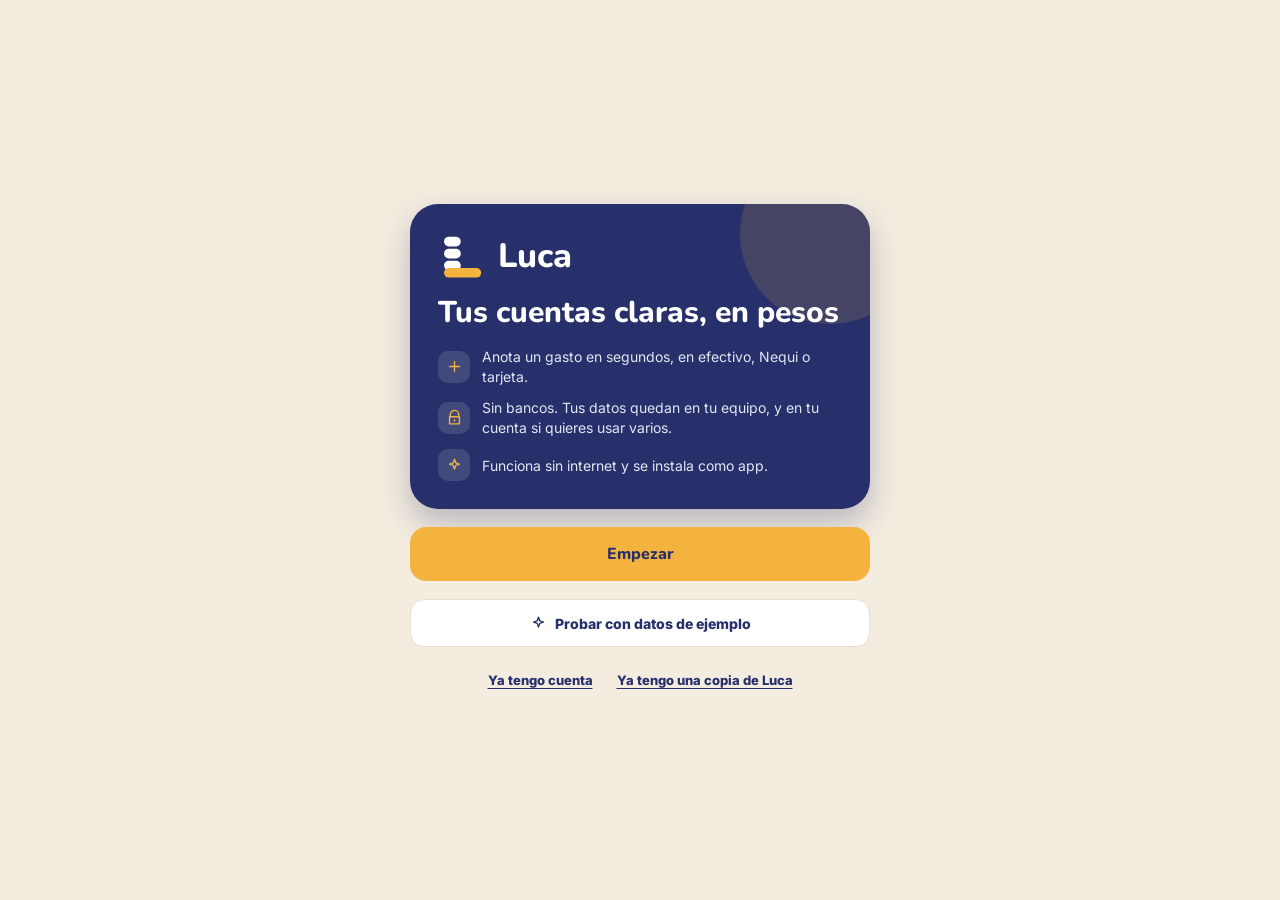
==== index.html @ cec92d16 "Publicar Luca · 4/11/2026, 12:19:27 a. m. Co-Authored-By: Claude Opus 5.5 <noreply@anthropic.com>" ====
<!doctype html>
<html lang="es-CO">
<head>
<meta charset="utf-8">
<meta http-equiv="Content-Security-Policy" content="default-src 'self'; script-src 'self' 'unsafe-inline'; style-src 'self' 'unsafe-inline'; font-src 'self'; img-src 'self' data: blob:; connect-src 'self' https://identitytoolkit.googleapis.com https://securetoken.googleapis.com https://firestore.googleapis.com; manifest-src 'self'; worker-src 'self'; object-src 'none'; base-uri 'self'; form-action 'none'">
<meta name="referrer" content="no-referrer">
<meta property="og:type" content="website">
<meta property="og:locale" content="es_CO">
<meta property="og:title" content="Luca · Tus cuentas claras">
<meta property="og:description" content="Gastos, presupuestos y metas en pesos colombianos. Gratis, sin registro y funciona sin internet.">
<meta property="og:url" content="https://richi-studio.github.io/luca/">
<meta property="og:image" content="https://richi-studio.github.io/luca/icons/icon-512.png">
<meta name="twitter:card" content="summary">
<meta name="viewport" content="width=device-width, initial-scale=1, viewport-fit=cover">
<title>Luca · Tus cuentas claras</title>
<meta name="description" content="Luca: lleva tus gastos, ingresos, presupuestos y metas en pesos colombianos. Funciona sin conexión y tus datos se quedan en tu equipo.">
<meta name="theme-color" content="#27306B">
<meta name="color-scheme" content="light dark">
<link rel="manifest" href="./manifest.webmanifest">
<link rel="icon" href="./icons/icon.svg" type="image/svg+xml">
<link rel="apple-touch-icon" href="./icons/apple-touch-icon.png">
<meta name="apple-mobile-web-app-capable" content="yes">
<meta name="mobile-web-app-capable" content="yes">
<meta name="apple-mobile-web-app-status-bar-style" content="black-translucent">
<meta name="apple-mobile-web-app-title" content="Luca">
<script>
  // Aplica el tema guardado antes de pintar, para que no parpadee.
  try {
    var t = localStorage.getItem('luca-theme') || 'sistema';
    var dark = t === 'oscuro' || (t === 'sistema' && window.matchMedia('(prefers-color-scheme: dark)').matches);
    document.documentElement.dataset.theme = dark ? 'dark' : 'light';
  } catch (e) { document.documentElement.dataset.theme = 'light'; }
</script>
  <script type="module" crossorigin src="./assets/index-vTqBkSZL.js"></script>
  <link rel="stylesheet" crossorigin href="./assets/index-_d0VX6qr.css">
</head>
<body>
<div id="app"></div>
<noscript>Luca necesita JavaScript activado para funcionar.</noscript>
</body>
</html>
---- assets/index-_d0VX6qr.css ----
@font-face{font-family:Inter;font-style:normal;font-display:swap;font-weight:400;src:url(./inter-cyrillic-ext-400-normal-BQZuk6qB.woff2) format("woff2"),url(./inter-cyrillic-ext-400-normal-DQukG94-.woff) format("woff");unicode-range:U+0460-052F,U+1C80-1C8A,U+20B4,U+2DE0-2DFF,U+A640-A69F,U+FE2E-FE2F}@font-face{font-family:Inter;font-style:normal;font-display:swap;font-weight:400;src:url(./inter-cyrillic-400-normal-obahsSVq.woff2) format("woff2"),url(./inter-cyrillic-400-normal-HOLc17fK.woff) format("woff");unicode-range:U+0301,U+0400-045F,U+0490-0491,U+04B0-04B1,U+2116}@font-face{font-family:Inter;font-style:normal;font-display:swap;font-weight:400;src:url(./inter-greek-ext-400-normal-DGGRlc-M.woff2) format("woff2"),url(./inter-greek-ext-400-normal-KugGGMne.woff) format("woff");unicode-range:U+1F00-1FFF}@font-face{font-family:Inter;font-style:normal;font-display:swap;font-weight:400;src:url(./inter-greek-400-normal-B4URO6DV.woff2) format("woff2"),url(./inter-greek-400-normal-q2sYcFCs.woff) format("woff");unicode-range:U+0370-0377,U+037A-037F,U+0384-038A,U+038C,U+038E-03A1,U+03A3-03FF}@font-face{font-family:Inter;font-style:normal;font-display:swap;font-weight:400;src:url(./inter-vietnamese-400-normal-DMkecbls.woff2) format("woff2"),url(./inter-vietnamese-400-normal-Bbgyi5SW.woff) format("woff");unicode-range:U+0102-0103,U+0110-0111,U+0128-0129,U+0168-0169,U+01A0-01A1,U+01AF-01B0,U+0300-0301,U+0303-0304,U+0308-0309,U+0323,U+0329,U+1EA0-1EF9,U+20AB}@font-face{font-family:Inter;font-style:normal;font-display:swap;font-weight:400;src:url(./inter-latin-ext-400-normal-C1nco2VV.woff2) format("woff2"),url(./inter-latin-ext-400-normal-77YHD8bZ.woff) format("woff");unicode-range:U+0100-02BA,U+02BD-02C5,U+02C7-02CC,U+02CE-02D7,U+02DD-02FF,U+0304,U+0308,U+0329,U+1D00-1DBF,U+1E00-1E9F,U+1EF2-1EFF,U+2020,U+20A0-20AB,U+20AD-20C0,U+2113,U+2C60-2C7F,U+A720-A7FF}@font-face{font-family:Inter;font-style:normal;font-display:swap;font-weight:400;src:url(./inter-latin-400-normal-C38fXH4l.woff2) format("woff2"),url(./inter-latin-400-normal-CyCys3Eg.woff) format("woff");unicode-range:U+0000-00FF,U+0131,U+0152-0153,U+02BB-02BC,U+02C6,U+02DA,U+02DC,U+0304,U+0308,U+0329,U+2000-206F,U+20AC,U+2122,U+2191,U+2193,U+2212,U+2215,U+FEFF,U+FFFD}@font-face{font-family:Inter;font-style:normal;font-display:swap;font-weight:600;src:url(./inter-cyrillic-ext-600-normal-Dfes3d0z.woff2) format("woff2"),url(./inter-cyrillic-ext-600-normal-Bcila6Z-.woff) format("woff");unicode-range:U+0460-052F,U+1C80-1C8A,U+20B4,U+2DE0-2DFF,U+A640-A69F,U+FE2E-FE2F}@font-face{font-family:Inter;font-style:normal;font-display:swap;font-weight:600;src:url(./inter-cyrillic-600-normal-CWCymEST.woff2) format("woff2"),url(./inter-cyrillic-600-normal-4D_pXhcN.woff) format("woff");unicode-range:U+0301,U+0400-045F,U+0490-0491,U+04B0-04B1,U+2116}@font-face{font-family:Inter;font-style:normal;font-display:swap;font-weight:600;src:url(./inter-greek-ext-600-normal-DRtmH8MT.woff2) format("woff2"),url(./inter-greek-ext-600-normal-B8X0CLgF.woff) format("woff");unicode-range:U+1F00-1FFF}@font-face{font-family:Inter;font-style:normal;font-display:swap;font-weight:600;src:url(./inter-greek-600-normal-plRanbMR.woff2) format("woff2"),url(./inter-greek-600-normal-BZpKdvQh.woff) format("woff");unicode-range:U+0370-0377,U+037A-037F,U+0384-038A,U+038C,U+038E-03A1,U+03A3-03FF}@font-face{font-family:Inter;font-style:normal;font-display:swap;font-weight:600;src:url(./inter-vietnamese-600-normal-Cc8MFFhd.woff2) format("woff2"),url(./inter-vietnamese-600-normal-BuLX-rYi.woff) format("woff");unicode-range:U+0102-0103,U+0110-0111,U+0128-0129,U+0168-0169,U+01A0-01A1,U+01AF-01B0,U+0300-0301,U+0303-0304,U+0308-0309,U+0323,U+0329,U+1EA0-1EF9,U+20AB}@font-face{font-family:Inter;font-style:normal;font-display:swap;font-weight:600;src:url(./inter-latin-ext-600-normal-D2bJ5OIk.woff2) format("woff2"),url(./inter-latin-ext-600-normal-CIVaiw4L.woff) format("woff");unicode-range:U+0100-02BA,U+02BD-02C5,U+02C7-02CC,U+02CE-02D7,U+02DD-02FF,U+0304,U+0308,U+0329,U+1D00-1DBF,U+1E00-1E9F,U+1EF2-1EFF,U+2020,U+20A0-20AB,U+20AD-20C0,U+2113,U+2C60-2C7F,U+A720-A7FF}@font-face{font-family:Inter;font-style:normal;font-display:swap;font-weight:600;src:url(./inter-latin-600-normal-LgqL8muc.woff2) format("woff2"),url(./inter-latin-600-normal-CiBQ2DWP.woff) format("woff");unicode-range:U+0000-00FF,U+0131,U+0152-0153,U+02BB-02BC,U+02C6,U+02DA,U+02DC,U+0304,U+0308,U+0329,U+2000-206F,U+20AC,U+2122,U+2191,U+2193,U+2212,U+2215,U+FEFF,U+FFFD}@font-face{font-family:Inter;font-style:normal;font-display:swap;font-weight:700;src:url(./inter-cyrillic-ext-700-normal-BjwYoWNd.woff2) format("woff2"),url(./inter-cyrillic-ext-700-normal-LO58E6JB.woff) format("woff");unicode-range:U+0460-052F,U+1C80-1C8A,U+20B4,U+2DE0-2DFF,U+A640-A69F,U+FE2E-FE2F}@font-face{font-family:Inter;font-style:normal;font-display:swap;font-weight:700;src:url(./inter-cyrillic-700-normal-CjBOestx.woff2) format("woff2"),url(./inter-cyrillic-700-normal-DrXBdSj3.woff) format("woff");unicode-range:U+0301,U+0400-045F,U+0490-0491,U+04B0-04B1,U+2116}@font-face{font-family:Inter;font-style:normal;font-display:swap;font-weight:700;src:url(./inter-greek-ext-700-normal-qfdV9bQt.woff2) format("woff2"),url(./inter-greek-ext-700-normal-BoQ6DsYi.woff) format("woff");unicode-range:U+1F00-1FFF}@font-face{font-family:Inter;font-style:normal;font-display:swap;font-weight:700;src:url(./inter-greek-700-normal-C3JjAnD8.woff2) format("woff2"),url(./inter-greek-700-normal-BUv2fZ6O.woff) format("woff");unicode-range:U+0370-0377,U+037A-037F,U+0384-038A,U+038C,U+038E-03A1,U+03A3-03FF}@font-face{font-family:Inter;font-style:normal;font-display:swap;font-weight:700;src:url(./inter-vietnamese-700-normal-DlLaEgI2.woff2) format("woff2"),url(./inter-vietnamese-700-normal-BZaoP0fm.woff) format("woff");unicode-range:U+0102-0103,U+0110-0111,U+0128-0129,U+0168-0169,U+01A0-01A1,U+01AF-01B0,U+0300-0301,U+0303-0304,U+0308-0309,U+0323,U+0329,U+1EA0-1EF9,U+20AB}@font-face{font-family:Inter;font-style:normal;font-display:swap;font-weight:700;src:url(./inter-latin-ext-700-normal-Ca8adRJv.woff2) format("woff2"),url(./inter-latin-ext-700-normal-TidjK2hL.woff) format("woff");unicode-range:U+0100-02BA,U+02BD-02C5,U+02C7-02CC,U+02CE-02D7,U+02DD-02FF,U+0304,U+0308,U+0329,U+1D00-1DBF,U+1E00-1E9F,U+1EF2-1EFF,U+2020,U+20A0-20AB,U+20AD-20C0,U+2113,U+2C60-2C7F,U+A720-A7FF}@font-face{font-family:Inter;font-style:normal;font-display:swap;font-weight:700;src:url(./inter-latin-700-normal-Yt3aPRUw.woff2) format("woff2"),url(./inter-latin-700-normal-BLAVimhd.woff) format("woff");unicode-range:U+0000-00FF,U+0131,U+0152-0153,U+02BB-02BC,U+02C6,U+02DA,U+02DC,U+0304,U+0308,U+0329,U+2000-206F,U+20AC,U+2122,U+2191,U+2193,U+2212,U+2215,U+FEFF,U+FFFD}@font-face{font-family:Inter;font-style:normal;font-display:swap;font-weight:800;src:url(./inter-cyrillic-ext-800-normal-BZOjs1Xv.woff2) format("woff2"),url(./inter-cyrillic-ext-800-normal-Ca-gJeZY.woff) format("woff");unicode-range:U+0460-052F,U+1C80-1C8A,U+20B4,U+2DE0-2DFF,U+A640-A69F,U+FE2E-FE2F}@font-face{font-family:Inter;font-style:normal;font-display:swap;font-weight:800;src:url(./inter-cyrillic-800-normal-C7MGvYyJ.woff2) format("woff2"),url(./inter-cyrillic-800-normal-CCHyn08d.woff) format("woff");unicode-range:U+0301,U+0400-045F,U+0490-0491,U+04B0-04B1,U+2116}@font-face{font-family:Inter;font-style:normal;font-display:swap;font-weight:800;src:url(./inter-greek-ext-800-normal-B--PVpEC.woff2) format("woff2"),url(./inter-greek-ext-800-normal-DUe57HfS.woff) format("woff");unicode-range:U+1F00-1FFF}@font-face{font-family:Inter;font-style:normal;font-display:swap;font-weight:800;src:url(./inter-greek-800-normal-CLIouy3y.woff2) format("woff2"),url(./inter-greek-800-normal-BU00tryP.woff) format("woff");unicode-range:U+0370-0377,U+037A-037F,U+0384-038A,U+038C,U+038E-03A1,U+03A3-03FF}@font-face{font-family:Inter;font-style:normal;font-display:swap;font-weight:800;src:url(./inter-vietnamese-800-normal-Cm7tD1pz.woff2) format("woff2"),url(./inter-vietnamese-800-normal-DDlpr_Ee.woff) format("woff");unicode-range:U+0102-0103,U+0110-0111,U+0128-0129,U+0168-0169,U+01A0-01A1,U+01AF-01B0,U+0300-0301,U+0303-0304,U+0308-0309,U+0323,U+0329,U+1EA0-1EF9,U+20AB}@font-face{font-family:Inter;font-style:normal;font-display:swap;font-weight:800;src:url(./inter-latin-ext-800-normal-DZJjya6U.woff2) format("woff2"),url(./inter-latin-ext-800-normal-BOMpwxm3.woff) format("woff");unicode-range:U+0100-02BA,U+02BD-02C5,U+02C7-02CC,U+02CE-02D7,U+02DD-02FF,U+0304,U+0308,U+0329,U+1D00-1DBF,U+1E00-1E9F,U+1EF2-1EFF,U+2020,U+20A0-20AB,U+20AD-20C0,U+2113,U+2C60-2C7F,U+A720-A7FF}@font-face{font-family:Inter;font-style:normal;font-display:swap;font-weight:800;src:url(./inter-latin-800-normal-BYj_oED-.woff2) format("woff2"),url(./inter-latin-800-normal-D1mf63XC.woff) format("woff");unicode-range:U+0000-00FF,U+0131,U+0152-0153,U+02BB-02BC,U+02C6,U+02DA,U+02DC,U+0304,U+0308,U+0329,U+2000-206F,U+20AC,U+2122,U+2191,U+2193,U+2212,U+2215,U+FEFF,U+FFFD}@font-face{font-family:Nunito;font-style:normal;font-display:swap;font-weight:800;src:url(./nunito-cyrillic-ext-800-normal-B-cvGohL.woff2) format("woff2"),url(./nunito-cyrillic-ext-800-normal-pjRatrRO.woff) format("woff");unicode-range:U+0460-052F,U+1C80-1C8A,U+20B4,U+2DE0-2DFF,U+A640-A69F,U+FE2E-FE2F}@font-face{font-family:Nunito;font-style:normal;font-display:swap;font-weight:800;src:url(./nunito-cyrillic-800-normal-D3igD7Kl.woff2) format("woff2"),url(./nunito-cyrillic-800-normal-DymMgApb.woff) format("woff");unicode-range:U+0301,U+0400-045F,U+0490-0491,U+04B0-04B1,U+2116}@font-face{font-family:Nunito;font-style:normal;font-display:swap;font-weight:800;src:url(./nunito-vietnamese-800-normal-D_CZYdm9.woff2) format("woff2"),url(./nunito-vietnamese-800-normal-Dz0hZPb5.woff) format("woff");unicode-range:U+0102-0103,U+0110-0111,U+0128-0129,U+0168-0169,U+01A0-01A1,U+01AF-01B0,U+0300-0301,U+0303-0304,U+0308-0309,U+0323,U+0329,U+1EA0-1EF9,U+20AB}@font-face{font-family:Nunito;font-style:normal;font-display:swap;font-weight:800;src:url(./nunito-latin-ext-800-normal-CtU8tJOV.woff2) format("woff2"),url(./nunito-latin-ext-800-normal-CDcxIxx8.woff) format("woff");unicode-range:U+0100-02BA,U+02BD-02C5,U+02C7-02CC,U+02CE-02D7,U+02DD-02FF,U+0304,U+0308,U+0329,U+1D00-1DBF,U+1E00-1E9F,U+1EF2-1EFF,U+2020,U+20A0-20AB,U+20AD-20C0,U+2113,U+2C60-2C7F,U+A720-A7FF}@font-face{font-family:Nunito;font-style:normal;font-display:swap;font-weight:800;src:url(./nunito-latin-800-normal-Dz8SOQK_.woff2) format("woff2"),url(./nunito-latin-800-normal-D-J0wlBY.woff) format("woff");unicode-range:U+0000-00FF,U+0131,U+0152-0153,U+02BB-02BC,U+02C6,U+02DA,U+02DC,U+0304,U+0308,U+0329,U+2000-206F,U+20AC,U+2122,U+2191,U+2193,U+2212,U+2215,U+FEFF,U+FFFD}@font-face{font-family:Nunito;font-style:normal;font-display:swap;font-weight:900;src:url(./nunito-cyrillic-ext-900-normal-BLeVovcl.woff2) format("woff2"),url(./nunito-cyrillic-ext-900-normal-DKFql_-q.woff) format("woff");unicode-range:U+0460-052F,U+1C80-1C8A,U+20B4,U+2DE0-2DFF,U+A640-A69F,U+FE2E-FE2F}@font-face{font-family:Nunito;font-style:normal;font-display:swap;font-weight:900;src:url(./nunito-cyrillic-900-normal-CWPcV0_V.woff2) format("woff2"),url(./nunito-cyrillic-900-normal-Dr1fjxoU.woff) format("woff");unicode-range:U+0301,U+0400-045F,U+0490-0491,U+04B0-04B1,U+2116}@font-face{font-family:Nunito;font-style:normal;font-display:swap;font-weight:900;src:url(./nunito-vietnamese-900-normal-D6LWQAy_.woff2) format("woff2"),url(./nunito-vietnamese-900-normal-WV2-fBew.woff) format("woff");unicode-range:U+0102-0103,U+0110-0111,U+0128-0129,U+0168-0169,U+01A0-01A1,U+01AF-01B0,U+0300-0301,U+0303-0304,U+0308-0309,U+0323,U+0329,U+1EA0-1EF9,U+20AB}@font-face{font-family:Nunito;font-style:normal;font-display:swap;font-weight:900;src:url(./nunito-latin-ext-900-normal-Dllsvgjo.woff2) format("woff2"),url(./nunito-latin-ext-900-normal-CTBZd6bf.woff) format("woff");unicode-range:U+0100-02BA,U+02BD-02C5,U+02C7-02CC,U+02CE-02D7,U+02DD-02FF,U+0304,U+0308,U+0329,U+1D00-1DBF,U+1E00-1E9F,U+1EF2-1EFF,U+2020,U+20A0-20AB,U+20AD-20C0,U+2113,U+2C60-2C7F,U+A720-A7FF}@font-face{font-family:Nunito;font-style:normal;font-display:swap;font-weight:900;src:url(./nunito-latin-900-normal-BVB1fGs6.woff2) format("woff2"),url(./nunito-latin-900-normal-CVn49sIn.woff) format("woff");unicode-range:U+0000-00FF,U+0131,U+0152-0153,U+02BB-02BC,U+02C6,U+02DA,U+02DC,U+0304,U+0308,U+0329,U+2000-206F,U+20AC,U+2122,U+2191,U+2193,U+2212,U+2215,U+FEFF,U+FFFD}:root,:root[data-theme=light]{color-scheme:light;--bg: #FBF7F0;--page: #F3ECDF;--surface: #FFFFFF;--surface2: #FBF7F0;--soft: #F1ECE3;--line: #E6DFD3;--line2: #EFE8DB;--text: #1E1F24;--text2: #5C5F6B;--muted: #8A857C;--heading: #27306B;--primary: #27306B;--primary-ink: #FFFFFF;--accent: #F4B23E;--accent-ink: #27306B;--hero: #27306B;--hero-text: #FFFFFF;--hero-sub: #C9CDE8;--hero-tile: rgba(255,255,255,.09);--hero-in: #9FE3BF;--hero-out: #FFB4A8;--income: #1B7F52;--expense: #C0392B;--transfer: #4A6FA5;--warn: #A15C00;--warn-ink: #8A4B00;--warn-bg: #FDF0D9;--warn-line: #F2D29A;--danger: #B3261E;--danger-bg: #FBE3E0;--danger-line: #F0C2BC;--danger-soft: #FFF6F4;--ok: #1B7F52;--ok-bg: #E3F2EA;--info-bg: #E9EAF4;--info-ink: #27306B;--chip: #EFE8DB;--shadow: 0 6px 20px rgba(39,48,107,.07);--shadow-lg: 0 14px 30px rgba(39,48,107,.28);--scrim: rgba(20,22,44,.46);--toast: #1E1F24;--toast-text: #FFFFFF;--focus: #F4B23E}:root[data-theme=dark]{color-scheme:dark;--bg: #121426;--page: #0D0F1F;--surface: #1B1E36;--surface2: #23274A;--soft: #2C3155;--line: #30355C;--line2: #2A2E50;--text: #ECEDF5;--text2: #A9AECB;--muted: #7D83A8;--heading: #C9CEFF;--primary: #5A66D8;--primary-ink: #FFFFFF;--accent: #F4B23E;--accent-ink: #1B1F3F;--hero: #2A3378;--hero-text: #FFFFFF;--hero-sub: #C9CDE8;--hero-tile: rgba(255,255,255,.1);--hero-in: #9FE3BF;--hero-out: #FFB4A8;--income: #5CD39A;--expense: #FF8A7A;--transfer: #93B4EE;--warn: #F3B655;--warn-ink: #F6C46E;--warn-bg: rgba(244,178,62,.15);--warn-line: rgba(244,178,62,.45);--danger: #FF8A80;--danger-bg: rgba(255,107,94,.14);--danger-line: rgba(255,138,128,.4);--danger-soft: rgba(255,107,94,.08);--ok: #5CD39A;--ok-bg: rgba(92,211,154,.15);--info-bg: #262B57;--info-ink: #C9CEFF;--chip: #262A4A;--shadow: 0 6px 20px rgba(0,0,0,.25);--shadow-lg: 0 14px 30px rgba(0,0,0,.45);--scrim: rgba(0,0,0,.6);--toast: #F1EEF8;--toast-text: #1B1E36;--focus: #F4B23E}*{box-sizing:border-box}html{-webkit-text-size-adjust:100%}body{margin:0;background:var(--bg);color:var(--text);font-family:Inter,system-ui,sans-serif;font-size:15px;line-height:1.4;-webkit-font-smoothing:antialiased;transition:background .3s ease,color .3s ease}button,input,select,textarea{font:inherit;color:inherit}button{cursor:pointer}a{color:var(--heading)}:focus-visible{outline:3px solid var(--focus);outline-offset:2px;border-radius:10px}.num{font-variant-numeric:tabular-nums;white-space:nowrap}.nunito,h1,h2,h3{font-family:Nunito,system-ui,sans-serif}h1,h2,h3{margin:0}.sr{position:absolute;width:1px;height:1px;overflow:hidden;clip:rect(0 0 0 0);white-space:nowrap}.muted{color:var(--text2)}.small{font-size:12px}.ic{flex-shrink:0;display:block}.shell{min-height:100vh;min-height:100dvh}.main{padding:0 0 128px}.screen{max-width:640px;margin:0 auto;padding:18px 20px 0;display:flex;flex-direction:column;gap:14px}.screen-head{display:flex;align-items:center;gap:10px}.screen-head h1{font-weight:900;font-size:28px;color:var(--heading);flex:1}.sidebar{display:none}@media(min-width:1024px){body{background:var(--page)}.shell{display:grid;grid-template-columns:264px 1fr;gap:24px;padding:24px;max-width:1480px;margin:0 auto;align-items:start}.main{padding:0 0 96px;min-width:0}.screen{max-width:none;padding:0;gap:20px}.sidebar{display:flex;position:sticky;top:24px;flex-direction:column;gap:22px;background:var(--hero);color:#fff;border-radius:28px;padding:24px}.nav-bottom,.fab-mobile{display:none!important}}.brand{display:flex;align-items:center;gap:12px;color:#fff}.brand span{font-family:Nunito;font-weight:900;font-size:30px}.side-nav{display:flex;flex-direction:column;gap:4px}.side-nav a{position:relative;display:flex;align-items:center;gap:12px;min-height:44px;padding:0 12px;border-radius:14px;color:#c9cde8;text-decoration:none;font-size:15px;font-weight:500;transition:background .25s ease,color .25s ease}.side-nav a:hover{background:#ffffff12;color:#fff}.side-nav a[aria-current=page]{background:#ffffff24;color:#fff;font-weight:700}.side-nav a[aria-current=page]:before{content:"";position:absolute;left:-24px;top:10px;bottom:10px;width:4px;border-radius:0 4px 4px 0;background:var(--accent);animation:growY .4s ease both}.side-card{background:#ffffff14;border-radius:18px;padding:16px;display:flex;flex-direction:column;gap:6px;font-size:13px;color:#c9cde8}.side-card b{color:#fff;font-family:Nunito;font-size:16px}.nav-bottom{position:fixed;z-index:30;left:0;right:0;bottom:0;height:calc(76px + env(safe-area-inset-bottom));padding:8px 6px env(safe-area-inset-bottom);background:var(--surface);border-top:1px solid var(--line2);display:flex;justify-content:space-around;align-items:flex-start}.nav-bottom a{display:flex;flex-direction:column;align-items:center;gap:3px;min-width:62px;min-height:48px;color:var(--text2);text-decoration:none;font-size:11px;font-weight:600}.nav-bottom a[aria-current=page]{color:var(--heading);font-weight:800}.nav-bottom a[aria-current=page] .ic{animation:pop .5s cubic-bezier(.2,.9,.3,1.5) both}.nav-bottom a[aria-current=page]:after{content:"";width:18px;height:4px;border-radius:99px;background:var(--accent);animation:growX .35s .15s ease both}.nav-gap{min-width:76px}.fab{position:fixed;z-index:35;width:72px;height:72px;border-radius:50%;border:6px solid var(--bg);background:var(--accent);color:var(--accent-ink);display:flex;align-items:center;justify-content:center;box-shadow:var(--shadow-lg);transition:transform .3s cubic-bezier(.2,.9,.3,1.3)}.fab:active{transform:scale(.92)}.fab-mobile{left:50%;margin-left:-36px;bottom:calc(30px + env(safe-area-inset-bottom))}.fab-desk{display:none;right:32px;bottom:32px;border:none;width:64px;height:64px}@media(min-width:1024px){.fab-desk{display:flex}}.fab.open{transform:rotate(45deg) scale(.9)}.card{background:var(--surface);border-radius:24px;padding:20px;box-shadow:var(--shadow);display:flex;flex-direction:column;gap:14px;min-width:0}.card h2{font-size:18px;font-weight:800}.card-head{display:flex;justify-content:space-between;align-items:baseline;gap:8px;flex-wrap:wrap}.hero{position:relative;overflow:hidden;background:var(--hero);color:var(--hero-text);border-radius:28px;padding:22px;box-shadow:var(--shadow-lg);display:flex;flex-direction:column;gap:14px}.hero>*{position:relative}.hero .blob{position:absolute;right:-50px;top:-60px;width:180px;height:180px;border-radius:50%;background:var(--accent);opacity:.15;animation:breathe 8s ease-in-out infinite}.hero .cap{font-size:13px;color:var(--hero-sub)}.hero .big{font-family:Nunito;font-weight:900;font-size:38px;letter-spacing:-.5px}.tiles{display:flex;gap:10px;flex-wrap:wrap}.tile{flex:1 1 120px;background:var(--hero-tile);border-radius:16px;padding:10px 12px;display:flex;flex-direction:column;gap:2px;min-width:0}.hero>.tile{flex:none}.tile .k{font-size:12px;color:var(--hero-sub)}.tile .v{font-weight:800;font-size:16px}.tile.accent{background:var(--accent);color:var(--accent-ink)}.tile.accent .k{color:var(--accent-ink)}.itile{width:40px;height:40px;border-radius:13px;display:flex;align-items:center;justify-content:center;flex-shrink:0;color:var(--text)}.itile.sm{width:32px;height:32px;border-radius:10px}.itile.lg{width:50px;height:50px;border-radius:16px}.pill{display:inline-flex;align-items:center;gap:6px;font-size:12px;font-weight:800;padding:4px 10px;border-radius:999px;white-space:nowrap}.pill.ok{color:var(--ok);background:var(--ok-bg)}.pill.warn{color:var(--warn-ink);background:var(--warn-bg)}.pill.danger{color:var(--danger);background:var(--danger-bg)}.pill.info{color:var(--info-ink);background:var(--info-bg)}.pill.soft{color:var(--text2);background:var(--soft)}.pill.wrap{white-space:normal;border-radius:12px;max-width:100%;line-height:1.3}.bar{position:relative;height:8px;border-radius:99px;background:var(--soft)}.bar>i{display:block;height:100%;border-radius:99px;background:var(--primary);transform-origin:left;animation:fillX .9s cubic-bezier(.2,.8,.2,1) both}.bar .today{position:absolute;top:-4px;bottom:-4px;width:2px;margin-left:-1px;border-radius:2px;background:var(--text);opacity:.55}.hero .bar{background:#ffffff29}.hero .bar>i{background:var(--accent)}.hero .bar .today{background:#fff;opacity:1}.empty{display:flex;flex-direction:column;align-items:center;text-align:center;gap:8px;padding:22px 10px;color:var(--text2)}.empty .itile{width:56px;height:56px;border-radius:18px;background:var(--info-bg);color:var(--info-ink)}.note{display:flex;gap:10px;align-items:flex-start;background:var(--info-bg);color:var(--info-ink);border-radius:16px;padding:12px 14px;font-size:12.5px;line-height:1.45}.alert-banner{display:flex;align-items:center;gap:12px;padding:12px 14px;border-radius:18px;background:var(--danger-bg);border:1px solid var(--danger-line);color:var(--text);text-decoration:none;text-align:left;width:100%}.alert-banner .dot{width:36px;height:36px;border-radius:50%;background:var(--danger);color:var(--surface);display:flex;align-items:center;justify-content:center;flex-shrink:0;animation:pulse 2s ease-in-out infinite}.alert-banner b{color:var(--danger)}.rows{display:flex;flex-direction:column}.row{display:flex;align-items:center;gap:12px;width:100%;padding:10px 6px;border:none;background:transparent;text-align:left;border-radius:14px;color:var(--text);transition:background .2s ease}.rows>.row+.row{border-top:1px solid var(--line2);border-radius:0}@media(min-width:1024px){.rows.rows-2{display:grid;grid-template-columns:1fr 1fr;column-gap:28px}.rows.rows-2>.row:nth-child(2){border-top:0}}button.row:hover{background:var(--surface2)}.row .grow{flex:1;min-width:0;display:flex;flex-direction:column}.row .t{font-size:14px;font-weight:600;overflow:hidden;text-overflow:ellipsis;white-space:nowrap}.row .s{font-size:12px;color:var(--text2);overflow:hidden;text-overflow:ellipsis;white-space:nowrap}.row .amt{font-size:14px;font-weight:800}.amt.gasto{color:var(--expense)}.amt.ingreso{color:var(--income)}.amt.transferencia{color:var(--transfer)}.amt.ajuste{color:var(--text2)}.amt.deuda{color:var(--transfer)}.debt-tabs{display:grid;grid-template-columns:repeat(2,minmax(0,1fr));gap:4px;padding:4px;border-radius:18px;background:var(--surface);box-shadow:var(--shadow)}.debt-tabs button{min-height:56px;border:none;border-radius:14px;background:transparent;color:var(--text2);display:flex;flex-direction:column;align-items:center;justify-content:center;gap:1px;transition:background .25s ease,color .25s ease}.debt-tabs button span{font-size:12px;font-weight:700}.debt-tabs button b{font-size:16px;font-family:Nunito;font-weight:900;color:var(--text)}.debt-tabs button[aria-selected=true]{background:var(--primary);color:var(--primary-ink)}.debt-tabs button[aria-selected=true] b{color:var(--primary-ink)}a.row{text-decoration:none;color:inherit}.quick{display:grid;grid-template-columns:repeat(3,minmax(0,1fr));gap:10px}.quick-btn{display:flex;flex-direction:column;align-items:center;gap:8px;padding:12px 6px;border:none;border-radius:18px;background:var(--surface);color:var(--text);box-shadow:var(--shadow);text-align:center;min-height:92px;transition:transform .15s ease}.quick-btn:active{transform:scale(.96)}.quick-btn .q-txt{display:flex;flex-direction:column;gap:1px;min-width:0}.quick-btn .q-txt b{font-size:13px;line-height:1.2}.quick-btn .q-txt span{display:none;font-size:12px;color:var(--text2)}@media(min-width:1024px){.quick-btn{flex-direction:row;text-align:left;padding:12px 14px;min-height:0;gap:12px}.quick-btn .q-txt span{display:block}}.debt-card{text-align:left;border:none;padding:14px;gap:10px;color:inherit;text-decoration:none}.debt-av{border-radius:50%;display:inline-flex;align-items:center;justify-content:center;font-family:Nunito;font-weight:900;flex-shrink:0}.group-title{font-size:12px;font-weight:800;letter-spacing:.6px;text-transform:uppercase;color:var(--text2);margin:0;padding:0 4px;font-family:Inter}.form-2{display:grid;grid-template-columns:repeat(2,minmax(0,1fr));gap:10px}.form-2 .seg{min-height:48px}.facts{display:grid;grid-template-columns:repeat(2,minmax(0,1fr));gap:8px}.fact{background:var(--surface2);border-radius:14px;padding:10px 12px;display:flex;flex-direction:column;gap:2px;min-width:0}.fact span{color:var(--text2)}.fact b{font-size:14px;overflow-wrap:anywhere}.sched-row{display:grid;grid-template-columns:1.1fr 1fr 1fr 1.1fr;gap:6px;font-size:12.5px;padding:7px 0;border-top:1px solid var(--line2)}.sched-row>:last-child{text-align:right}.sched-row.head{font-size:11px;font-weight:800;color:var(--text2);border-top:none}.owed-chip{display:flex;align-items:center;gap:12px;background:var(--ok-bg);border-radius:16px;padding:10px 12px;text-decoration:none;color:var(--text)}.row-new{animation:rowNew 1.8s cubic-bezier(.2,.8,.2,1) both}.day-head{display:flex;justify-content:space-between;align-items:baseline;padding:14px 6px 4px;font-size:13px;font-weight:800;color:var(--heading)}.day-head span:last-child{color:var(--text2);font-weight:700;font-size:12px}.btn{display:inline-flex;align-items:center;justify-content:center;gap:8px;min-height:48px;padding:0 18px;border-radius:14px;border:1px solid transparent;font-weight:800;font-size:14px;text-decoration:none;transition:transform .15s ease,opacity .2s ease,background .2s ease}.btn:active{transform:scale(.97)}.btn[aria-disabled=true]{opacity:.45}.btn-primary{background:var(--primary);color:var(--primary-ink)}.btn-accent{background:var(--accent);color:var(--accent-ink)}.btn-ghost{background:var(--surface);color:var(--heading);border-color:var(--line)}.btn-danger{background:var(--danger-bg);color:var(--danger);border-color:var(--danger-line)}.btn-block{width:100%}.btn-lg{min-height:54px;font-size:16px;font-family:Nunito;border-radius:16px}.btn-sm{min-height:38px;padding:0 12px;font-size:13px;border-radius:12px}.icon-btn{width:44px;height:44px;border-radius:14px;border:1px solid var(--line);background:var(--surface);color:var(--heading);display:flex;align-items:center;justify-content:center;padding:0;flex-shrink:0;transition:transform .15s ease}.icon-btn:active{transform:scale(.92)}.link-btn{border:none;background:none;color:var(--heading);font-weight:800;font-size:13px;padding:6px 2px;text-decoration:underline;text-underline-offset:3px}.devices{display:flex;align-items:center;justify-content:center;gap:8px;padding:4px 0}.devices .dash{width:34px;height:2px;background:repeating-linear-gradient(90deg,var(--line) 0 5px,transparent 5px 9px);background-size:18px 2px;animation:flow 1.2s linear infinite}.pw{position:relative}.pw .input{padding-right:52px}.pw-eye{position:absolute;right:4px;top:50%;transform:translateY(-50%);width:44px;height:40px;border:none;background:none;color:var(--text2);display:flex;align-items:center;justify-content:center;border-radius:12px}.spin{display:inline-flex;animation:spin 1s linear infinite}.choice{display:flex;align-items:center;gap:12px;width:100%;text-align:left;padding:12px 14px;border-radius:16px;border:2px solid var(--line);background:var(--surface);color:var(--text);transition:border-color .2s ease,background .2s ease}.choice.on{border-color:var(--primary);background:var(--soft)}.choice .grow{display:flex;flex-direction:column;gap:3px;flex:1;min-width:0}.choice b{font-size:14px;display:flex;align-items:center;flex-wrap:wrap;gap:4px}.choice .radio{width:22px;height:22px;border-radius:50%;border:2px solid var(--line);flex-shrink:0;transition:border .2s ease}.choice.on .radio{border:7px solid var(--primary)}.btn-pair{display:grid;grid-template-columns:1fr 1fr;gap:8px}.btn-pair .btn{padding:0 10px;white-space:nowrap}.avatar{width:44px;height:44px;border-radius:50%;background:var(--primary);color:var(--accent);display:flex;align-items:center;justify-content:center;font-family:Nunito;font-weight:900;font-size:20px;flex-shrink:0}.side-sync{display:flex;align-items:center;gap:6px}.side-sync i{width:8px;height:8px;border-radius:50%;background:#5fd39a;flex-shrink:0}.side-sync i.warn{background:var(--accent)}.side-sync i.syncing{animation:blink 1s ease-in-out infinite}.field{display:flex;flex-direction:column;gap:6px}.field>span{font-size:13px;font-weight:700}.input{min-height:48px;width:100%;border:2px solid var(--line);border-radius:14px;padding:0 14px;background:var(--surface);color:var(--text);transition:border-color .2s ease}.input:focus{outline:none;border-color:var(--primary)}.input.ok{border-color:var(--ok)}.input.bad{border-color:var(--warn-line)}.money-input{display:flex;align-items:center;gap:6px;min-height:54px;border:2px solid var(--primary);border-radius:16px;padding:0 14px;background:var(--surface)}.money-input b{font-family:Nunito;font-size:22px;font-weight:900;white-space:nowrap}.money-input input{flex:1;min-width:0;border:none;outline:none;background:transparent;font-family:Nunito;font-size:22px;font-weight:900}select.input{appearance:none}.chips{display:flex;gap:8px;overflow-x:auto;scrollbar-width:none;padding:2px}.chips.wrap{flex-wrap:wrap;overflow:visible}.chip{flex-shrink:0;display:inline-flex;align-items:center;gap:6px;min-height:38px;padding:0 14px;border-radius:999px;border:1px solid var(--line);background:var(--surface);color:var(--text);font-size:13px;font-weight:700;white-space:nowrap;transition:background .2s ease,border-color .2s ease,color .2s ease,transform .15s ease}.chip:active{transform:scale(.95)}.chip[aria-pressed=true]{background:var(--primary);border-color:var(--primary);color:var(--primary-ink)}.chip.accent[aria-pressed=true]{background:var(--accent);border-color:var(--accent);color:var(--accent-ink)}.chip .dot{width:26px;height:26px;border-radius:50%;display:flex;align-items:center;justify-content:center;margin-left:-10px}.switch{position:relative;width:52px;height:32px;border-radius:99px;border:none;background:var(--line);padding:0;flex-shrink:0;transition:background .25s ease}.switch:after{content:"";position:absolute;top:4px;left:4px;width:24px;height:24px;border-radius:50%;background:#fff;box-shadow:0 2px 4px #00000040;transition:transform .25s cubic-bezier(.2,.9,.3,1.3)}.switch[aria-checked=true]{background:var(--ok)}.switch[aria-checked=true]:after{transform:translate(20px)}.seg{position:relative;display:flex;gap:4px;background:var(--chip);border-radius:16px;padding:4px}.seg .pillbg{position:absolute;top:4px;bottom:4px;border-radius:12px;background:var(--primary);box-shadow:0 4px 12px #27306b40;transition:left .38s cubic-bezier(.2,.8,.2,1),width .38s cubic-bezier(.2,.8,.2,1)}.seg button,.seg a{position:relative;z-index:1;flex:1 1 0;min-height:40px;border:none;border-radius:12px;background:transparent;color:var(--text2);font-weight:700;font-size:14px;display:flex;align-items:center;justify-content:center;text-decoration:none;white-space:nowrap;padding:0 10px;transition:color .3s ease}.seg [aria-selected=true],.seg [aria-current=page]{color:var(--primary-ink)}.seg.sm button{min-height:34px;font-size:12px}.scrim{position:fixed;inset:0;z-index:50;background:var(--scrim);animation:fadeIn .3s ease both}.scrim.closing{animation:fadeOut .28s ease both}.sheet{position:fixed;z-index:51;left:0;right:0;bottom:0;max-height:calc(100dvh - 8px);overflow-y:auto;overscroll-behavior:contain;background:var(--bg);border-radius:28px 28px 0 0;padding:8px 18px calc(14px + env(safe-area-inset-bottom));box-shadow:0 -12px 40px #14162c4d;display:flex;flex-direction:column;gap:10px;animation:sheetUp .42s cubic-bezier(.2,.8,.2,1) both}.sheet.closing{animation:sheetDown .3s cubic-bezier(.4,0,1,1) both}.sheet>*{flex-shrink:0}.sheet .grab{width:44px;height:5px;border-radius:99px;background:var(--line);align-self:center;flex-shrink:0}.sheet-head{display:flex;align-items:center;gap:12px}.sheet-head .grow{flex:1;min-width:0;display:flex;flex-direction:column}.sheet-head .icon-btn{width:40px;height:40px}.sheet-head h2{font-size:20px;font-weight:800;color:var(--heading)}@media(min-width:640px){.sheet{left:50%;right:auto;width:560px;margin-left:-280px}}@media(min-width:1024px){.sheet{inset:0 0 0 auto;width:460px;margin:0;max-height:none;border-radius:0;padding:28px;box-shadow:-16px 0 40px #14162c40;animation:panelIn .42s cubic-bezier(.2,.8,.2,1) both}.sheet.closing{animation:panelOut .3s cubic-bezier(.4,0,1,1) both}.sheet .grab{display:none}.sheet.center{inset:50% auto auto 50%;width:520px;margin:0;transform:translate(-50%,-50%);border-radius:28px;max-height:90vh;animation:popIn .35s cubic-bezier(.2,.9,.3,1.2) both}.sheet.center.closing{animation:fadeOut .2s ease both}}.swap{animation:swapIn .38s cubic-bezier(.2,.8,.2,1) both}.toast{position:fixed;z-index:70;left:16px;right:16px;bottom:calc(100px + env(safe-area-inset-bottom));max-width:480px;margin:0 auto;display:flex;align-items:center;gap:12px;background:var(--toast);color:var(--toast-text);border-radius:18px;padding:12px 12px 12px 16px;box-shadow:0 12px 28px #14162c4d;animation:toastIn .38s cubic-bezier(.2,.9,.3,1.3) both}.toast .check{width:26px;height:26px;border-radius:50%;background:var(--ok);color:#fff;display:flex;align-items:center;justify-content:center;animation:pop .5s .1s cubic-bezier(.2,.9,.3,1.6) both}.toast.error .check{background:var(--danger)}.toast>span:not(.check){flex:1;font-size:14px;font-weight:600}.toast .check{flex-shrink:0}.toast button{min-height:40px;padding:0 12px;border:none;border-radius:12px;background:#f4b23e2e;color:#c77c00;font-weight:800}:root[data-theme=light] .toast button{color:#f4b23e}@media(min-width:1024px){.toast{bottom:32px}}.amount-show{display:flex;flex-direction:column;align-items:center;gap:2px;padding:2px 0}.amount-show b{font-family:Nunito;font-weight:900;font-size:38px;line-height:1.1;letter-spacing:-.5px;transition:color .25s ease}.amount-show b.bump{animation:bump .22s ease}.cat-grid{display:grid;grid-template-columns:repeat(4,minmax(0,1fr));gap:6px;max-height:128px;overflow-y:auto;scrollbar-width:thin;padding:0 2px}.cat-btn{display:flex;flex-direction:column;align-items:center;gap:3px;min-height:60px;padding:6px 2px;border:2px solid transparent;border-radius:16px;background:transparent;color:var(--text);font-size:11px;font-weight:600;text-align:center;line-height:1.15;transition:border-color .2s ease,background .2s ease,transform .15s ease}.cat-btn:active{transform:scale(.94)}.cat-btn[aria-pressed=true]{border-color:var(--primary);background:var(--surface)}.cat-btn .itile{width:34px;height:34px;border-radius:11px}.keypad{display:grid;grid-template-columns:repeat(3,minmax(0,1fr));gap:6px}.keypad button{min-height:44px;border:none;border-radius:14px;background:var(--surface);box-shadow:0 2px 0 var(--line2);font-family:Nunito;font-size:22px;font-weight:800;color:var(--text);transition:transform .1s ease,background .15s ease}.keypad button:active{transform:scale(.94);background:var(--soft)}@media(min-width:1024px){.keypad,.amount-show{display:none}}.desk-only{display:none}@media(min-width:1024px){.desk-only{display:flex}.mob-only{display:none!important}}.icon-pick{display:grid;grid-template-columns:repeat(6,minmax(0,1fr));gap:8px}.icon-pick button{height:44px;border-radius:14px;border:2px solid var(--line2);background:var(--surface2);color:var(--text);display:flex;align-items:center;justify-content:center;transition:border-color .2s ease,transform .15s ease}.icon-pick button[aria-pressed=true]{border-color:var(--primary)}.color-pick{display:flex;gap:10px;flex-wrap:wrap}.color-pick button{width:34px;height:34px;border-radius:50%;border:3px solid transparent;padding:0;transition:transform .2s cubic-bezier(.2,.9,.3,1.5)}.color-pick button[aria-pressed=true]{border-color:var(--surface);box-shadow:0 0 0 2px var(--primary);transform:scale(1.12)}.donut-wrap{position:relative;align-self:center}.donut-wrap svg circle{transition:stroke-width .2s ease,opacity .2s ease}.donut-seg{animation:drawArc 1s cubic-bezier(.2,.8,.2,1) both}.donut-center{position:absolute;inset:0;display:flex;flex-direction:column;align-items:center;justify-content:center;text-align:center}.ring-arc{transition:stroke-dasharray .9s cubic-bezier(.2,.8,.2,1)}.bars{display:flex;align-items:flex-end;gap:6px;border-bottom:1px solid var(--line)}.bars .col{flex:1 1 0;display:flex;align-items:flex-end;justify-content:center;gap:3px;border-radius:10px 10px 0 0;height:100%;min-width:0}.bars .col.now{background:var(--warn-bg)}.bars i{display:block;border-radius:5px 5px 0 0;transform-origin:bottom;animation:growY .9s cubic-bezier(.2,.8,.2,1) both}.legend{display:flex;flex-wrap:wrap;gap:14px;font-size:12px;color:var(--text2)}.legend span{display:inline-flex;align-items:center;gap:6px}.legend i{width:10px;height:10px;border-radius:3px}.splash{position:fixed;inset:0;z-index:100;background:#27306b;display:flex;flex-direction:column;align-items:center;justify-content:center;gap:20px;overflow:hidden;animation:splashOut .45s 1.35s ease both}.splash .b{position:absolute;left:12px;width:34px;height:19px;border-radius:10px;background:#fff;animation:dropIn .5s cubic-bezier(.2,.9,.3,1.4) both}.splash .m{position:absolute;left:12px;top:72px;width:74px;height:19px;border-radius:10px;background:#f4b23e;animation:slideIn .55s .38s cubic-bezier(.2,.9,.3,1.3) both}.splash .word{display:flex;flex-direction:column;align-items:center;gap:4px;color:#fff;animation:rise .5s .5s ease both}.splash .word b{font-family:Nunito;font-weight:900;font-size:42px}.splash .word span{font-size:14px;color:#c9cde8}.splash .load{width:120px;height:4px;border-radius:99px;background:#ffffff29;overflow:hidden}.splash .load i{display:block;height:100%;background:#f4b23e;transform-origin:left;animation:fillX 1.1s .15s cubic-bezier(.4,0,.2,1) both}.splash .orb{position:absolute;border-radius:50%;background:#f4b23e;opacity:.13;animation:breathe 3s ease-in-out infinite}.enter{animation:rise .55s cubic-bezier(.2,.8,.2,1) both;animation-delay:calc(var(--i, 0) * 65ms + 30ms)}@keyframes rise{0%{opacity:0;transform:translateY(18px)}to{opacity:1;transform:none}}@keyframes fadeIn{0%{opacity:0}to{opacity:1}}@keyframes fadeOut{0%{opacity:1}to{opacity:0}}@keyframes sheetUp{0%{transform:translateY(105%)}to{transform:none}}@keyframes sheetDown{0%{transform:none}to{transform:translateY(105%)}}@keyframes panelIn{0%{transform:translate(105%)}to{transform:none}}@keyframes panelOut{0%{transform:none}to{transform:translate(105%)}}@keyframes popIn{0%{opacity:0;transform:translate(-50%,-46%) scale(.96)}to{opacity:1;transform:translate(-50%,-50%)}}@keyframes toastIn{0%{opacity:0;transform:translateY(24px) scale(.96)}to{opacity:1;transform:none}}@keyframes pop{0%{transform:scale(.4)}60%{transform:scale(1.18)}to{transform:scale(1)}}@keyframes bump{0%{transform:scale(1)}50%{transform:scale(1.06)}to{transform:scale(1)}}@keyframes growX{0%{transform:scaleX(0)}to{transform:scaleX(1)}}@keyframes growY{0%{transform:scaleY(0)}to{transform:scaleY(1)}}@keyframes fillX{0%{transform:scaleX(0)}to{transform:scaleX(1)}}@keyframes swapIn{0%{opacity:0;transform:translateY(10px)}to{opacity:1;transform:none}}@keyframes rowNew{0%{opacity:0;transform:translate(-16px);background:#f4b23e66}25%{opacity:1;transform:none;background:#f4b23e59}to{background:transparent}}@keyframes drawArc{0%{stroke-dasharray:0 999}}@keyframes flow{to{background-position:18px 0}}@keyframes blink{50%{opacity:.3}}@keyframes pulse{0%,to{box-shadow:0 0 #b3261e59}50%{box-shadow:0 0 0 8px #b3261e00}}@keyframes breathe{0%,to{transform:scale(1)}50%{transform:scale(1.08)}}@keyframes dropIn{0%{opacity:0;transform:translateY(-28px)}to{opacity:1;transform:none}}@keyframes slideIn{0%{opacity:0;transform:translate(-56px)}to{opacity:1;transform:none}}@keyframes splashOut{to{opacity:0;transform:scale(1.06);visibility:hidden}}@keyframes spin{to{transform:rotate(360deg)}}@media(prefers-reduced-motion:reduce){*,*:before,*:after{animation-duration:1ms!important;animation-delay:0ms!important;transition-duration:1ms!important}.splash{display:none}.spin,.devices .dash,.side-sync i{animation:none!important}}.grid2{display:grid;gap:14px}@media(min-width:1024px){.grid2{grid-template-columns:repeat(auto-fit,minmax(340px,1fr));gap:20px;align-items:start}.cols{display:flex;gap:20px;align-items:flex-start;flex-wrap:wrap}.cols>.c2{flex:2 1 480px;min-width:0;display:flex;flex-direction:column;gap:20px}.cols>.c1{flex:1 1 340px;min-width:0;display:flex;flex-direction:column;gap:20px}.hero .big{font-size:50px}.screen-head h1{font-size:32px}}@media(max-width:1023px){.cols,.cols>.c2,.cols>.c1{display:flex;flex-direction:column;gap:14px}}.cards-grid{display:grid;grid-template-columns:repeat(auto-fill,minmax(250px,1fr));gap:14px}@media(min-width:1024px){.sheet{gap:16px}}
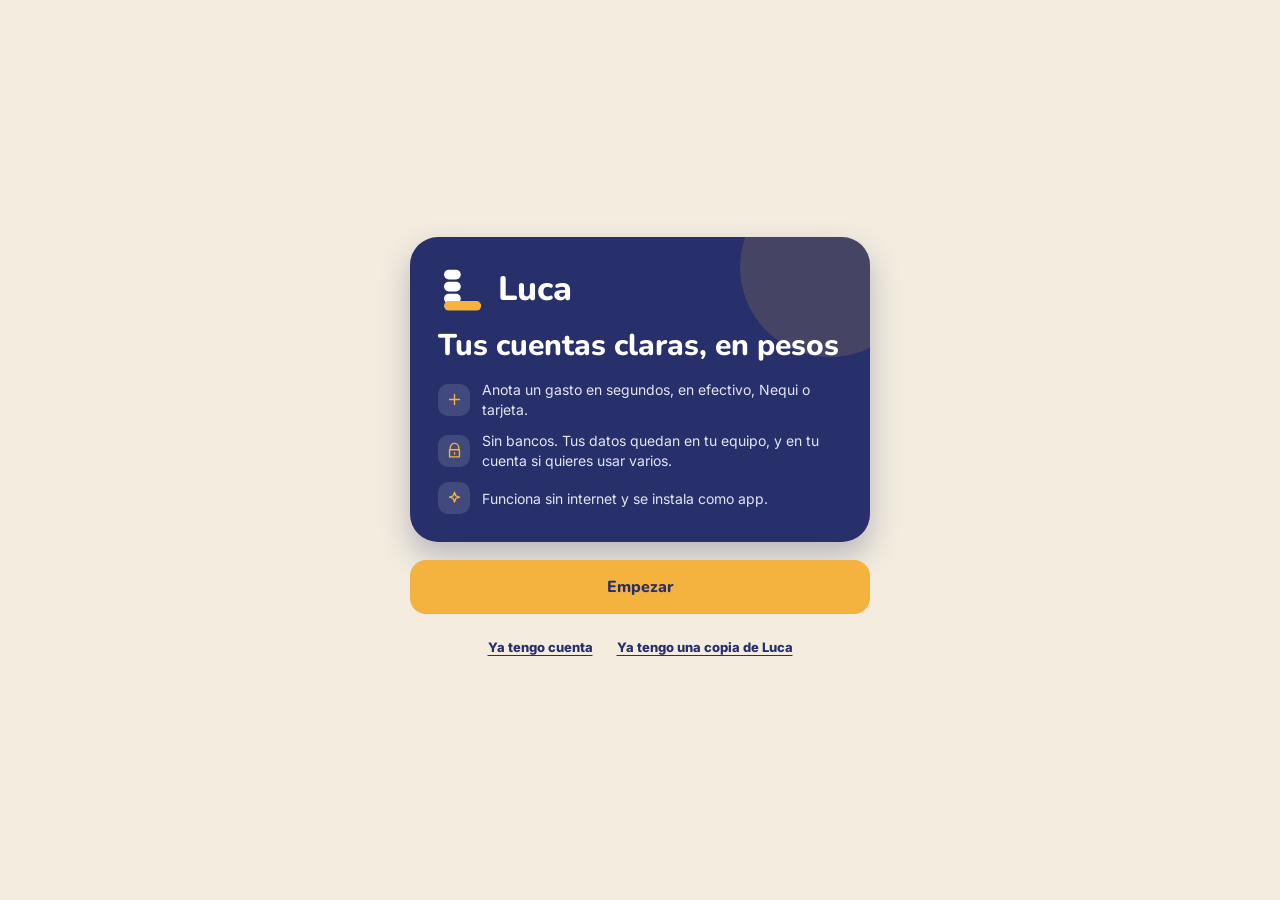
==== commit abc83fdd: "Publicar Luca · 5/11/2026, 10:28:43 p. m. Co-Authored-By: Claude Opus 5.5 <noreply@anthropic.com>" ====
--- a/index.html
+++ b/index.html
@@ -2,7 +2,7 @@
 <html lang="es-CO">
 <head>
 <meta charset="utf-8">
-<meta http-equiv="Content-Security-Policy" content="default-src 'self'; script-src 'self' 'unsafe-inline'; style-src 'self' 'unsafe-inline'; font-src 'self'; img-src 'self' data: blob:; connect-src 'self' https://identitytoolkit.googleapis.com https://securetoken.googleapis.com https://firestore.googleapis.com; manifest-src 'self'; worker-src 'self'; object-src 'none'; base-uri 'self'; form-action 'none'">
+<meta http-equiv="Content-Security-Policy" content="default-src 'self'; script-src 'self' 'unsafe-inline' https://*.mercadopago.com https://*.mercadolibre.com https://*.mlstatic.com; style-src 'self' 'unsafe-inline' https://*.mercadopago.com https://*.mercadolibre.com https://*.mlstatic.com; font-src 'self' https://*.mercadopago.com https://*.mercadolibre.com https://*.mlstatic.com; img-src 'self' data: blob: https://*.mercadopago.com https://*.mercadolibre.com https://*.mlstatic.com; frame-src https://*.mercadopago.com https://*.mercadolibre.com https://*.mlstatic.com; connect-src 'self' https://identitytoolkit.googleapis.com https://securetoken.googleapis.com https://firestore.googleapis.com https://luca-plus.luca-plus-servidor.workers.dev https://fcmregistrations.googleapis.com https://firebaseinstallations.googleapis.com https://*.mercadopago.com https://*.mercadolibre.com https://*.mlstatic.com; manifest-src 'self'; worker-src 'self'; object-src 'none'; base-uri 'self'; form-action 'none'">
 <meta name="referrer" content="no-referrer">
 <meta property="og:type" content="website">
 <meta property="og:locale" content="es_CO">
@@ -31,8 +31,8 @@
     document.documentElement.dataset.theme = dark ? 'dark' : 'light';
   } catch (e) { document.documentElement.dataset.theme = 'light'; }
 </script>
-  <script type="module" crossorigin src="./assets/index-vTqBkSZL.js"></script>
-  <link rel="stylesheet" crossorigin href="./assets/index-_d0VX6qr.css">
+  <script type="module" crossorigin src="./assets/index-CAdNk523.js"></script>
+  <link rel="stylesheet" crossorigin href="./assets/index-Bgd-XPyN.css">
 </head>
 <body>
 <div id="app"></div>
--- a/assets/index-Bgd-XPyN.css
+++ b/assets/index-Bgd-XPyN.css
@@ -0,0 +1 @@
+@font-face{font-family:Inter;font-style:normal;font-display:swap;font-weight:400;src:url(./inter-cyrillic-ext-400-normal-BQZuk6qB.woff2) format("woff2"),url(./inter-cyrillic-ext-400-normal-DQukG94-.woff) format("woff");unicode-range:U+0460-052F,U+1C80-1C8A,U+20B4,U+2DE0-2DFF,U+A640-A69F,U+FE2E-FE2F}@font-face{font-family:Inter;font-style:normal;font-display:swap;font-weight:400;src:url(./inter-cyrillic-400-normal-obahsSVq.woff2) format("woff2"),url(./inter-cyrillic-400-normal-HOLc17fK.woff) format("woff");unicode-range:U+0301,U+0400-045F,U+0490-0491,U+04B0-04B1,U+2116}@font-face{font-family:Inter;font-style:normal;font-display:swap;font-weight:400;src:url(./inter-greek-ext-400-normal-DGGRlc-M.woff2) format("woff2"),url(./inter-greek-ext-400-normal-KugGGMne.woff) format("woff");unicode-range:U+1F00-1FFF}@font-face{font-family:Inter;font-style:normal;font-display:swap;font-weight:400;src:url(./inter-greek-400-normal-B4URO6DV.woff2) format("woff2"),url(./inter-greek-400-normal-q2sYcFCs.woff) format("woff");unicode-range:U+0370-0377,U+037A-037F,U+0384-038A,U+038C,U+038E-03A1,U+03A3-03FF}@font-face{font-family:Inter;font-style:normal;font-display:swap;font-weight:400;src:url(./inter-vietnamese-400-normal-DMkecbls.woff2) format("woff2"),url(./inter-vietnamese-400-normal-Bbgyi5SW.woff) format("woff");unicode-range:U+0102-0103,U+0110-0111,U+0128-0129,U+0168-0169,U+01A0-01A1,U+01AF-01B0,U+0300-0301,U+0303-0304,U+0308-0309,U+0323,U+0329,U+1EA0-1EF9,U+20AB}@font-face{font-family:Inter;font-style:normal;font-display:swap;font-weight:400;src:url(./inter-latin-ext-400-normal-C1nco2VV.woff2) format("woff2"),url(./inter-latin-ext-400-normal-77YHD8bZ.woff) format("woff");unicode-range:U+0100-02BA,U+02BD-02C5,U+02C7-02CC,U+02CE-02D7,U+02DD-02FF,U+0304,U+0308,U+0329,U+1D00-1DBF,U+1E00-1E9F,U+1EF2-1EFF,U+2020,U+20A0-20AB,U+20AD-20C0,U+2113,U+2C60-2C7F,U+A720-A7FF}@font-face{font-family:Inter;font-style:normal;font-display:swap;font-weight:400;src:url(./inter-latin-400-normal-C38fXH4l.woff2) format("woff2"),url(./inter-latin-400-normal-CyCys3Eg.woff) format("woff");unicode-range:U+0000-00FF,U+0131,U+0152-0153,U+02BB-02BC,U+02C6,U+02DA,U+02DC,U+0304,U+0308,U+0329,U+2000-206F,U+20AC,U+2122,U+2191,U+2193,U+2212,U+2215,U+FEFF,U+FFFD}@font-face{font-family:Inter;font-style:normal;font-display:swap;font-weight:600;src:url(./inter-cyrillic-ext-600-normal-Dfes3d0z.woff2) format("woff2"),url(./inter-cyrillic-ext-600-normal-Bcila6Z-.woff) format("woff");unicode-range:U+0460-052F,U+1C80-1C8A,U+20B4,U+2DE0-2DFF,U+A640-A69F,U+FE2E-FE2F}@font-face{font-family:Inter;font-style:normal;font-display:swap;font-weight:600;src:url(./inter-cyrillic-600-normal-CWCymEST.woff2) format("woff2"),url(./inter-cyrillic-600-normal-4D_pXhcN.woff) format("woff");unicode-range:U+0301,U+0400-045F,U+0490-0491,U+04B0-04B1,U+2116}@font-face{font-family:Inter;font-style:normal;font-display:swap;font-weight:600;src:url(./inter-greek-ext-600-normal-DRtmH8MT.woff2) format("woff2"),url(./inter-greek-ext-600-normal-B8X0CLgF.woff) format("woff");unicode-range:U+1F00-1FFF}@font-face{font-family:Inter;font-style:normal;font-display:swap;font-weight:600;src:url(./inter-greek-600-normal-plRanbMR.woff2) format("woff2"),url(./inter-greek-600-normal-BZpKdvQh.woff) format("woff");unicode-range:U+0370-0377,U+037A-037F,U+0384-038A,U+038C,U+038E-03A1,U+03A3-03FF}@font-face{font-family:Inter;font-style:normal;font-display:swap;font-weight:600;src:url(./inter-vietnamese-600-normal-Cc8MFFhd.woff2) format("woff2"),url(./inter-vietnamese-600-normal-BuLX-rYi.woff) format("woff");unicode-range:U+0102-0103,U+0110-0111,U+0128-0129,U+0168-0169,U+01A0-01A1,U+01AF-01B0,U+0300-0301,U+0303-0304,U+0308-0309,U+0323,U+0329,U+1EA0-1EF9,U+20AB}@font-face{font-family:Inter;font-style:normal;font-display:swap;font-weight:600;src:url(./inter-latin-ext-600-normal-D2bJ5OIk.woff2) format("woff2"),url(./inter-latin-ext-600-normal-CIVaiw4L.woff) format("woff");unicode-range:U+0100-02BA,U+02BD-02C5,U+02C7-02CC,U+02CE-02D7,U+02DD-02FF,U+0304,U+0308,U+0329,U+1D00-1DBF,U+1E00-1E9F,U+1EF2-1EFF,U+2020,U+20A0-20AB,U+20AD-20C0,U+2113,U+2C60-2C7F,U+A720-A7FF}@font-face{font-family:Inter;font-style:normal;font-display:swap;font-weight:600;src:url(./inter-latin-600-normal-LgqL8muc.woff2) format("woff2"),url(./inter-latin-600-normal-CiBQ2DWP.woff) format("woff");unicode-range:U+0000-00FF,U+0131,U+0152-0153,U+02BB-02BC,U+02C6,U+02DA,U+02DC,U+0304,U+0308,U+0329,U+2000-206F,U+20AC,U+2122,U+2191,U+2193,U+2212,U+2215,U+FEFF,U+FFFD}@font-face{font-family:Inter;font-style:normal;font-display:swap;font-weight:700;src:url(./inter-cyrillic-ext-700-normal-BjwYoWNd.woff2) format("woff2"),url(./inter-cyrillic-ext-700-normal-LO58E6JB.woff) format("woff");unicode-range:U+0460-052F,U+1C80-1C8A,U+20B4,U+2DE0-2DFF,U+A640-A69F,U+FE2E-FE2F}@font-face{font-family:Inter;font-style:normal;font-display:swap;font-weight:700;src:url(./inter-cyrillic-700-normal-CjBOestx.woff2) format("woff2"),url(./inter-cyrillic-700-normal-DrXBdSj3.woff) format("woff");unicode-range:U+0301,U+0400-045F,U+0490-0491,U+04B0-04B1,U+2116}@font-face{font-family:Inter;font-style:normal;font-display:swap;font-weight:700;src:url(./inter-greek-ext-700-normal-qfdV9bQt.woff2) format("woff2"),url(./inter-greek-ext-700-normal-BoQ6DsYi.woff) format("woff");unicode-range:U+1F00-1FFF}@font-face{font-family:Inter;font-style:normal;font-display:swap;font-weight:700;src:url(./inter-greek-700-normal-C3JjAnD8.woff2) format("woff2"),url(./inter-greek-700-normal-BUv2fZ6O.woff) format("woff");unicode-range:U+0370-0377,U+037A-037F,U+0384-038A,U+038C,U+038E-03A1,U+03A3-03FF}@font-face{font-family:Inter;font-style:normal;font-display:swap;font-weight:700;src:url(./inter-vietnamese-700-normal-DlLaEgI2.woff2) format("woff2"),url(./inter-vietnamese-700-normal-BZaoP0fm.woff) format("woff");unicode-range:U+0102-0103,U+0110-0111,U+0128-0129,U+0168-0169,U+01A0-01A1,U+01AF-01B0,U+0300-0301,U+0303-0304,U+0308-0309,U+0323,U+0329,U+1EA0-1EF9,U+20AB}@font-face{font-family:Inter;font-style:normal;font-display:swap;font-weight:700;src:url(./inter-latin-ext-700-normal-Ca8adRJv.woff2) format("woff2"),url(./inter-latin-ext-700-normal-TidjK2hL.woff) format("woff");unicode-range:U+0100-02BA,U+02BD-02C5,U+02C7-02CC,U+02CE-02D7,U+02DD-02FF,U+0304,U+0308,U+0329,U+1D00-1DBF,U+1E00-1E9F,U+1EF2-1EFF,U+2020,U+20A0-20AB,U+20AD-20C0,U+2113,U+2C60-2C7F,U+A720-A7FF}@font-face{font-family:Inter;font-style:normal;font-display:swap;font-weight:700;src:url(./inter-latin-700-normal-Yt3aPRUw.woff2) format("woff2"),url(./inter-latin-700-normal-BLAVimhd.woff) format("woff");unicode-range:U+0000-00FF,U+0131,U+0152-0153,U+02BB-02BC,U+02C6,U+02DA,U+02DC,U+0304,U+0308,U+0329,U+2000-206F,U+20AC,U+2122,U+2191,U+2193,U+2212,U+2215,U+FEFF,U+FFFD}@font-face{font-family:Inter;font-style:normal;font-display:swap;font-weight:800;src:url(./inter-cyrillic-ext-800-normal-BZOjs1Xv.woff2) format("woff2"),url(./inter-cyrillic-ext-800-normal-Ca-gJeZY.woff) format("woff");unicode-range:U+0460-052F,U+1C80-1C8A,U+20B4,U+2DE0-2DFF,U+A640-A69F,U+FE2E-FE2F}@font-face{font-family:Inter;font-style:normal;font-display:swap;font-weight:800;src:url(./inter-cyrillic-800-normal-C7MGvYyJ.woff2) format("woff2"),url(./inter-cyrillic-800-normal-CCHyn08d.woff) format("woff");unicode-range:U+0301,U+0400-045F,U+0490-0491,U+04B0-04B1,U+2116}@font-face{font-family:Inter;font-style:normal;font-display:swap;font-weight:800;src:url(./inter-greek-ext-800-normal-B--PVpEC.woff2) format("woff2"),url(./inter-greek-ext-800-normal-DUe57HfS.woff) format("woff");unicode-range:U+1F00-1FFF}@font-face{font-family:Inter;font-style:normal;font-display:swap;font-weight:800;src:url(./inter-greek-800-normal-CLIouy3y.woff2) format("woff2"),url(./inter-greek-800-normal-BU00tryP.woff) format("woff");unicode-range:U+0370-0377,U+037A-037F,U+0384-038A,U+038C,U+038E-03A1,U+03A3-03FF}@font-face{font-family:Inter;font-style:normal;font-display:swap;font-weight:800;src:url(./inter-vietnamese-800-normal-Cm7tD1pz.woff2) format("woff2"),url(./inter-vietnamese-800-normal-DDlpr_Ee.woff) format("woff");unicode-range:U+0102-0103,U+0110-0111,U+0128-0129,U+0168-0169,U+01A0-01A1,U+01AF-01B0,U+0300-0301,U+0303-0304,U+0308-0309,U+0323,U+0329,U+1EA0-1EF9,U+20AB}@font-face{font-family:Inter;font-style:normal;font-display:swap;font-weight:800;src:url(./inter-latin-ext-800-normal-DZJjya6U.woff2) format("woff2"),url(./inter-latin-ext-800-normal-BOMpwxm3.woff) format("woff");unicode-range:U+0100-02BA,U+02BD-02C5,U+02C7-02CC,U+02CE-02D7,U+02DD-02FF,U+0304,U+0308,U+0329,U+1D00-1DBF,U+1E00-1E9F,U+1EF2-1EFF,U+2020,U+20A0-20AB,U+20AD-20C0,U+2113,U+2C60-2C7F,U+A720-A7FF}@font-face{font-family:Inter;font-style:normal;font-display:swap;font-weight:800;src:url(./inter-latin-800-normal-BYj_oED-.woff2) format("woff2"),url(./inter-latin-800-normal-D1mf63XC.woff) format("woff");unicode-range:U+0000-00FF,U+0131,U+0152-0153,U+02BB-02BC,U+02C6,U+02DA,U+02DC,U+0304,U+0308,U+0329,U+2000-206F,U+20AC,U+2122,U+2191,U+2193,U+2212,U+2215,U+FEFF,U+FFFD}@font-face{font-family:Nunito;font-style:normal;font-display:swap;font-weight:800;src:url(./nunito-cyrillic-ext-800-normal-B-cvGohL.woff2) format("woff2"),url(./nunito-cyrillic-ext-800-normal-pjRatrRO.woff) format("woff");unicode-range:U+0460-052F,U+1C80-1C8A,U+20B4,U+2DE0-2DFF,U+A640-A69F,U+FE2E-FE2F}@font-face{font-family:Nunito;font-style:normal;font-display:swap;font-weight:800;src:url(./nunito-cyrillic-800-normal-D3igD7Kl.woff2) format("woff2"),url(./nunito-cyrillic-800-normal-DymMgApb.woff) format("woff");unicode-range:U+0301,U+0400-045F,U+0490-0491,U+04B0-04B1,U+2116}@font-face{font-family:Nunito;font-style:normal;font-display:swap;font-weight:800;src:url(./nunito-vietnamese-800-normal-D_CZYdm9.woff2) format("woff2"),url(./nunito-vietnamese-800-normal-Dz0hZPb5.woff) format("woff");unicode-range:U+0102-0103,U+0110-0111,U+0128-0129,U+0168-0169,U+01A0-01A1,U+01AF-01B0,U+0300-0301,U+0303-0304,U+0308-0309,U+0323,U+0329,U+1EA0-1EF9,U+20AB}@font-face{font-family:Nunito;font-style:normal;font-display:swap;font-weight:800;src:url(./nunito-latin-ext-800-normal-CtU8tJOV.woff2) format("woff2"),url(./nunito-latin-ext-800-normal-CDcxIxx8.woff) format("woff");unicode-range:U+0100-02BA,U+02BD-02C5,U+02C7-02CC,U+02CE-02D7,U+02DD-02FF,U+0304,U+0308,U+0329,U+1D00-1DBF,U+1E00-1E9F,U+1EF2-1EFF,U+2020,U+20A0-20AB,U+20AD-20C0,U+2113,U+2C60-2C7F,U+A720-A7FF}@font-face{font-family:Nunito;font-style:normal;font-display:swap;font-weight:800;src:url(./nunito-latin-800-normal-Dz8SOQK_.woff2) format("woff2"),url(./nunito-latin-800-normal-D-J0wlBY.woff) format("woff");unicode-range:U+0000-00FF,U+0131,U+0152-0153,U+02BB-02BC,U+02C6,U+02DA,U+02DC,U+0304,U+0308,U+0329,U+2000-206F,U+20AC,U+2122,U+2191,U+2193,U+2212,U+2215,U+FEFF,U+FFFD}@font-face{font-family:Nunito;font-style:normal;font-display:swap;font-weight:900;src:url(./nunito-cyrillic-ext-900-normal-BLeVovcl.woff2) format("woff2"),url(./nunito-cyrillic-ext-900-normal-DKFql_-q.woff) format("woff");unicode-range:U+0460-052F,U+1C80-1C8A,U+20B4,U+2DE0-2DFF,U+A640-A69F,U+FE2E-FE2F}@font-face{font-family:Nunito;font-style:normal;font-display:swap;font-weight:900;src:url(./nunito-cyrillic-900-normal-CWPcV0_V.woff2) format("woff2"),url(./nunito-cyrillic-900-normal-Dr1fjxoU.woff) format("woff");unicode-range:U+0301,U+0400-045F,U+0490-0491,U+04B0-04B1,U+2116}@font-face{font-family:Nunito;font-style:normal;font-display:swap;font-weight:900;src:url(./nunito-vietnamese-900-normal-D6LWQAy_.woff2) format("woff2"),url(./nunito-vietnamese-900-normal-WV2-fBew.woff) format("woff");unicode-range:U+0102-0103,U+0110-0111,U+0128-0129,U+0168-0169,U+01A0-01A1,U+01AF-01B0,U+0300-0301,U+0303-0304,U+0308-0309,U+0323,U+0329,U+1EA0-1EF9,U+20AB}@font-face{font-family:Nunito;font-style:normal;font-display:swap;font-weight:900;src:url(./nunito-latin-ext-900-normal-Dllsvgjo.woff2) format("woff2"),url(./nunito-latin-ext-900-normal-CTBZd6bf.woff) format("woff");unicode-range:U+0100-02BA,U+02BD-02C5,U+02C7-02CC,U+02CE-02D7,U+02DD-02FF,U+0304,U+0308,U+0329,U+1D00-1DBF,U+1E00-1E9F,U+1EF2-1EFF,U+2020,U+20A0-20AB,U+20AD-20C0,U+2113,U+2C60-2C7F,U+A720-A7FF}@font-face{font-family:Nunito;font-style:normal;font-display:swap;font-weight:900;src:url(./nunito-latin-900-normal-BVB1fGs6.woff2) format("woff2"),url(./nunito-latin-900-normal-CVn49sIn.woff) format("woff");unicode-range:U+0000-00FF,U+0131,U+0152-0153,U+02BB-02BC,U+02C6,U+02DA,U+02DC,U+0304,U+0308,U+0329,U+2000-206F,U+20AC,U+2122,U+2191,U+2193,U+2212,U+2215,U+FEFF,U+FFFD}:root,:root[data-theme=light]{color-scheme:light;--bg: #FBF7F0;--page: #F3ECDF;--surface: #FFFFFF;--surface2: #FBF7F0;--soft: #F1ECE3;--line: #E6DFD3;--line2: #EFE8DB;--text: #1E1F24;--text2: #5C5F6B;--muted: #8A857C;--heading: #27306B;--primary: #27306B;--primary-ink: #FFFFFF;--accent: #F4B23E;--accent-ink: #27306B;--hero: #27306B;--hero-text: #FFFFFF;--hero-sub: #C9CDE8;--hero-tile: rgba(255,255,255,.09);--hero-in: #9FE3BF;--hero-out: #FFB4A8;--income: #1B7F52;--expense: #C0392B;--transfer: #4A6FA5;--warn: #A15C00;--warn-ink: #8A4B00;--warn-bg: #FDF0D9;--warn-line: #F2D29A;--danger: #B3261E;--danger-bg: #FBE3E0;--danger-line: #F0C2BC;--danger-soft: #FFF6F4;--ok: #1B7F52;--ok-bg: #E3F2EA;--info-bg: #E9EAF4;--info-ink: #27306B;--chip: #EFE8DB;--shadow: 0 6px 20px rgba(39,48,107,.07);--shadow-lg: 0 14px 30px rgba(39,48,107,.28);--scrim: rgba(20,22,44,.46);--toast: #1E1F24;--toast-text: #FFFFFF;--focus: #F4B23E;--glass: rgba(255,255,255,.76);--glass-line: rgba(255,255,255,.7)}:root[data-theme=dark]{color-scheme:dark;--bg: #121426;--page: #0D0F1F;--surface: #1B1E36;--surface2: #23274A;--soft: #2C3155;--line: #30355C;--line2: #2A2E50;--text: #ECEDF5;--text2: #A9AECB;--muted: #7D83A8;--heading: #C9CEFF;--primary: #5A66D8;--primary-ink: #FFFFFF;--accent: #F4B23E;--accent-ink: #1B1F3F;--hero: #2A3378;--hero-text: #FFFFFF;--hero-sub: #C9CDE8;--hero-tile: rgba(255,255,255,.1);--hero-in: #9FE3BF;--hero-out: #FFB4A8;--income: #5CD39A;--expense: #FF8A7A;--transfer: #93B4EE;--warn: #F3B655;--warn-ink: #F6C46E;--warn-bg: rgba(244,178,62,.15);--warn-line: rgba(244,178,62,.45);--danger: #FF8A80;--danger-bg: rgba(255,107,94,.14);--danger-line: rgba(255,138,128,.4);--danger-soft: rgba(255,107,94,.08);--ok: #5CD39A;--ok-bg: rgba(92,211,154,.15);--info-bg: #262B57;--info-ink: #C9CEFF;--chip: #262A4A;--shadow: 0 6px 20px rgba(0,0,0,.25);--shadow-lg: 0 14px 30px rgba(0,0,0,.45);--scrim: rgba(0,0,0,.6);--toast: #F1EEF8;--toast-text: #1B1E36;--focus: #F4B23E;--glass: rgba(27,30,54,.78);--glass-line: rgba(255,255,255,.14)}*{box-sizing:border-box}html{-webkit-text-size-adjust:100%}body{margin:0;background:var(--bg);color:var(--text);font-family:Inter,system-ui,sans-serif;font-size:15px;line-height:1.4;-webkit-font-smoothing:antialiased;transition:background .3s ease,color .3s ease}button,input,select,textarea{font:inherit;color:inherit}button{cursor:pointer}a{color:var(--heading)}:focus-visible{outline:3px solid var(--focus);outline-offset:2px;border-radius:10px}.num{font-variant-numeric:tabular-nums;white-space:nowrap}.nunito,h1,h2,h3{font-family:Nunito,system-ui,sans-serif}h1,h2,h3{margin:0}.sr{position:absolute;width:1px;height:1px;overflow:hidden;clip:rect(0 0 0 0);white-space:nowrap}.muted{color:var(--text2)}.small{font-size:12px}.ic{flex-shrink:0;display:block}.shell{min-height:100vh;min-height:100dvh}.main{padding:0 0 128px}.screen{max-width:640px;margin:0 auto;padding:18px 20px 0;display:flex;flex-direction:column;gap:14px}.screen-head{display:flex;align-items:center;gap:10px}.screen-head h1{font-weight:900;font-size:28px;color:var(--heading);flex:1}.sidebar{display:none}@media(min-width:1024px){body{background:var(--page)}.shell{display:grid;grid-template-columns:264px 1fr;gap:24px;padding:24px;max-width:1480px;margin:0 auto;align-items:start}.main{padding:0 0 96px;min-width:0}.screen{max-width:none;padding:0;gap:20px}.sidebar{display:flex;position:sticky;top:24px;flex-direction:column;gap:22px;background:var(--hero);color:#fff;border-radius:28px;padding:24px}.nav-bottom,.fab-mobile{display:none!important}}.brand{display:flex;align-items:center;gap:12px;color:#fff}.brand span{font-family:Nunito;font-weight:900;font-size:30px}.side-nav{display:flex;flex-direction:column;gap:4px}.side-nav a{position:relative;display:flex;align-items:center;gap:12px;min-height:44px;padding:0 12px;border-radius:14px;color:#c9cde8;text-decoration:none;font-size:15px;font-weight:500;transition:background .25s ease,color .25s ease}.side-nav a:hover{background:#ffffff12;color:#fff}.side-nav a[aria-current=page]{background:#ffffff24;color:#fff;font-weight:700}.side-nav a[aria-current=page]:before{content:"";position:absolute;left:-24px;top:10px;bottom:10px;width:4px;border-radius:0 4px 4px 0;background:var(--accent);animation:growY .4s ease both}.side-card{background:#ffffff14;border-radius:18px;padding:16px;display:flex;flex-direction:column;gap:6px;font-size:13px;color:#c9cde8}.side-card b{color:#fff;font-family:Nunito;font-size:16px}.nav-bottom{position:fixed;z-index:30;left:0;right:0;bottom:0;height:calc(76px + env(safe-area-inset-bottom));padding:8px 6px env(safe-area-inset-bottom);background:var(--surface);border-top:1px solid var(--line2);display:flex;justify-content:space-around;align-items:flex-start}.nav-bottom a{display:flex;flex-direction:column;align-items:center;gap:3px;min-width:62px;min-height:48px;color:var(--text2);text-decoration:none;font-size:11px;font-weight:600}.nav-bottom a[aria-current=page]{color:var(--heading);font-weight:800}.nav-bottom a[aria-current=page] .ic{animation:pop .5s cubic-bezier(.2,.9,.3,1.5) both}.nav-bottom a[aria-current=page]:after{content:"";width:18px;height:4px;border-radius:99px;background:var(--accent);animation:growX .35s .15s ease both}.nav-gap{min-width:76px}.fab{position:fixed;z-index:35;width:72px;height:72px;border-radius:50%;border:6px solid var(--bg);background:var(--accent);color:var(--accent-ink);display:flex;align-items:center;justify-content:center;box-shadow:var(--shadow-lg);transition:transform .3s cubic-bezier(.2,.9,.3,1.3)}.fab:active{transform:scale(.92)}.fab-mobile{left:50%;margin-left:-36px;bottom:calc(30px + env(safe-area-inset-bottom))}.fab-desk{display:none;right:32px;bottom:32px;border:none;width:64px;height:64px}@media(min-width:1024px){.fab-desk{display:flex}}.fab.open{transform:rotate(45deg) scale(.9)}.card{background:var(--surface);border-radius:24px;padding:20px;box-shadow:var(--shadow);display:flex;flex-direction:column;gap:14px;min-width:0}.card h2{font-size:18px;font-weight:800}.card-head{display:flex;justify-content:space-between;align-items:baseline;gap:8px;flex-wrap:wrap}.hero{position:relative;overflow:hidden;background:var(--hero);color:var(--hero-text);border-radius:28px;padding:22px;box-shadow:var(--shadow-lg);display:flex;flex-direction:column;gap:14px}.hero>*{position:relative}.hero .blob{position:absolute;right:-50px;top:-60px;width:180px;height:180px;border-radius:50%;background:var(--accent);opacity:.15;animation:breathe 8s ease-in-out infinite}.hero .cap{font-size:13px;color:var(--hero-sub)}.hero .big{font-family:Nunito;font-weight:900;font-size:38px;letter-spacing:-.5px}.tiles{display:flex;gap:10px;flex-wrap:wrap}.tile{flex:1 1 120px;background:var(--hero-tile);border-radius:16px;padding:10px 12px;display:flex;flex-direction:column;gap:2px;min-width:0}.hero>.tile{flex:none}.tile .k{font-size:12px;color:var(--hero-sub)}.tile .v{font-weight:800;font-size:16px}.tile.accent{background:var(--accent);color:var(--accent-ink)}.tile.accent .k{color:var(--accent-ink)}.itile{width:40px;height:40px;border-radius:13px;display:flex;align-items:center;justify-content:center;flex-shrink:0;color:var(--text)}.itile.sm{width:32px;height:32px;border-radius:10px}.itile.lg{width:50px;height:50px;border-radius:16px}.pill{display:inline-flex;align-items:center;gap:6px;font-size:12px;font-weight:800;padding:4px 10px;border-radius:999px;white-space:nowrap}.pill.ok{color:var(--ok);background:var(--ok-bg)}.pill.warn{color:var(--warn-ink);background:var(--warn-bg)}.pill.danger{color:var(--danger);background:var(--danger-bg)}.pill.info{color:var(--info-ink);background:var(--info-bg)}.pill.soft{color:var(--text2);background:var(--soft)}.pill.wrap{white-space:normal;border-radius:12px;max-width:100%;line-height:1.3}.bar{position:relative;height:8px;border-radius:99px;background:var(--soft)}.bar>i{display:block;height:100%;border-radius:99px;background:var(--primary);transform-origin:left;animation:fillX .9s cubic-bezier(.2,.8,.2,1) both}.bar .today{position:absolute;top:-4px;bottom:-4px;width:2px;margin-left:-1px;border-radius:2px;background:var(--text);opacity:.55}.hero .bar{background:#ffffff29}.hero .bar>i{background:var(--accent)}.hero .bar .today{background:#fff;opacity:1}.empty{display:flex;flex-direction:column;align-items:center;text-align:center;gap:8px;padding:22px 10px;color:var(--text2)}.empty .itile{width:56px;height:56px;border-radius:18px;background:var(--info-bg);color:var(--info-ink)}.note{display:flex;gap:10px;align-items:flex-start;background:var(--info-bg);color:var(--info-ink);border-radius:16px;padding:12px 14px;font-size:12.5px;line-height:1.45}.alert-banner{display:flex;align-items:center;gap:12px;padding:12px 14px;border-radius:18px;background:var(--danger-bg);border:1px solid var(--danger-line);color:var(--text);text-decoration:none;text-align:left;width:100%}.alert-banner .dot{width:36px;height:36px;border-radius:50%;background:var(--danger);color:var(--surface);display:flex;align-items:center;justify-content:center;flex-shrink:0;animation:pulse 2s ease-in-out infinite}.alert-banner b{color:var(--danger)}.rows{display:flex;flex-direction:column}.row{display:flex;align-items:center;gap:12px;width:100%;padding:10px 6px;border:none;background:transparent;text-align:left;border-radius:14px;color:var(--text);transition:background .2s ease}.rows>.row+.row{border-top:1px solid var(--line2);border-radius:0}@media(min-width:1024px){.rows.rows-2{display:grid;grid-template-columns:1fr 1fr;column-gap:28px}.rows.rows-2>.row:nth-child(2){border-top:0}}button.row:hover{background:var(--surface2)}.row .grow{flex:1;min-width:0;display:flex;flex-direction:column}.row .t{font-size:14px;font-weight:600;overflow:hidden;text-overflow:ellipsis;white-space:nowrap}.row .s{font-size:12px;color:var(--text2);overflow:hidden;text-overflow:ellipsis;white-space:nowrap}.row .amt{font-size:14px;font-weight:800}.amt.gasto{color:var(--expense)}.amt.ingreso{color:var(--income)}.amt.transferencia{color:var(--transfer)}.amt.ajuste{color:var(--text2)}.amt.deuda{color:var(--transfer)}.debt-tabs{display:grid;grid-template-columns:repeat(2,minmax(0,1fr));gap:4px;padding:4px;border-radius:18px;background:var(--surface);box-shadow:var(--shadow)}.debt-tabs button{min-height:56px;border:none;border-radius:14px;background:transparent;color:var(--text2);display:flex;flex-direction:column;align-items:center;justify-content:center;gap:1px;transition:background .25s ease,color .25s ease}.debt-tabs button span{font-size:12px;font-weight:700}.debt-tabs button b{font-size:16px;font-family:Nunito;font-weight:900;color:var(--text)}.debt-tabs button[aria-selected=true]{background:var(--primary);color:var(--primary-ink)}.debt-tabs button[aria-selected=true] b{color:var(--primary-ink)}a.row{text-decoration:none;color:inherit}.quick{display:grid;grid-template-columns:repeat(3,minmax(0,1fr));gap:10px}.quick-btn{display:flex;flex-direction:column;align-items:center;gap:8px;padding:12px 6px;border:none;border-radius:18px;background:var(--surface);color:var(--text);box-shadow:var(--shadow);text-align:center;min-height:92px;transition:transform .15s ease}.quick-btn:active{transform:scale(.96)}.quick-btn .q-txt{display:flex;flex-direction:column;gap:1px;min-width:0}.quick-btn .q-txt b{font-size:13px;line-height:1.2}.quick-btn .q-txt span{display:none;font-size:12px;color:var(--text2)}@media(min-width:1024px){.quick-btn{flex-direction:row;text-align:left;padding:12px 14px;min-height:0;gap:12px}.quick-btn .q-txt span{display:block}}.debt-card{text-align:left;border:none;padding:14px;gap:10px;color:inherit;text-decoration:none}.debt-av{border-radius:50%;display:inline-flex;align-items:center;justify-content:center;font-family:Nunito;font-weight:900;flex-shrink:0}.group-title{font-size:12px;font-weight:800;letter-spacing:.6px;text-transform:uppercase;color:var(--text2);margin:0;padding:0 4px;font-family:Inter}.form-2{display:grid;grid-template-columns:repeat(2,minmax(0,1fr));gap:10px}.form-2 .seg{min-height:48px}.facts{display:grid;grid-template-columns:repeat(2,minmax(0,1fr));gap:8px}.fact{background:var(--surface2);border-radius:14px;padding:10px 12px;display:flex;flex-direction:column;gap:2px;min-width:0}.fact span{color:var(--text2)}.fact b{font-size:14px;overflow-wrap:anywhere}.sched-row{display:grid;grid-template-columns:1.1fr 1fr 1fr 1.1fr;gap:6px;font-size:12.5px;padding:7px 0;border-top:1px solid var(--line2)}.sched-row>:last-child{text-align:right}.sched-row.head{font-size:11px;font-weight:800;color:var(--text2);border-top:none}.owed-chip{display:flex;align-items:center;gap:12px;background:var(--ok-bg);border-radius:16px;padding:10px 12px;text-decoration:none;color:var(--text)}.row-new{animation:rowNew 1.8s cubic-bezier(.2,.8,.2,1) both}.day-head{display:flex;justify-content:space-between;align-items:baseline;padding:14px 6px 4px;font-size:13px;font-weight:800;color:var(--heading)}.day-head span:last-child{color:var(--text2);font-weight:700;font-size:12px}.btn{display:inline-flex;align-items:center;justify-content:center;gap:8px;min-height:48px;padding:0 18px;border-radius:14px;border:1px solid transparent;font-weight:800;font-size:14px;text-decoration:none;transition:transform .15s ease,opacity .2s ease,background .2s ease}.btn:active{transform:scale(.97)}.btn[aria-disabled=true]{opacity:.45}.btn-primary{background:var(--primary);color:var(--primary-ink)}.btn-accent{background:var(--accent);color:var(--accent-ink)}.btn-ghost{background:var(--surface);color:var(--heading);border-color:var(--line)}.btn-danger{background:var(--danger-bg);color:var(--danger);border-color:var(--danger-line)}.btn-block{width:100%}.btn-lg{min-height:54px;font-size:16px;font-family:Nunito;border-radius:16px}.btn-sm{min-height:38px;padding:0 12px;font-size:13px;border-radius:12px}.icon-btn{width:44px;height:44px;border-radius:14px;border:1px solid var(--line);background:var(--surface);color:var(--heading);display:flex;align-items:center;justify-content:center;padding:0;flex-shrink:0;transition:transform .15s ease}.icon-btn:active{transform:scale(.92)}.link-btn{border:none;background:none;color:var(--heading);font-weight:800;font-size:13px;padding:6px 2px;text-decoration:underline;text-underline-offset:3px}.devices{display:flex;align-items:center;justify-content:center;gap:8px;padding:4px 0}.devices .dash{width:34px;height:2px;background:repeating-linear-gradient(90deg,var(--line) 0 5px,transparent 5px 9px);background-size:18px 2px;animation:flow 1.2s linear infinite}.pw{position:relative}.pw .input{padding-right:52px}.pw-eye{position:absolute;right:4px;top:50%;transform:translateY(-50%);width:44px;height:40px;border:none;background:none;color:var(--text2);display:flex;align-items:center;justify-content:center;border-radius:12px}.spin{display:inline-flex;animation:spin 1s linear infinite}.choice{display:flex;align-items:center;gap:12px;width:100%;text-align:left;padding:12px 14px;border-radius:16px;border:2px solid var(--line);background:var(--surface);color:var(--text);transition:border-color .2s ease,background .2s ease}.choice.on{border-color:var(--primary);background:var(--soft)}.choice .grow{display:flex;flex-direction:column;gap:3px;flex:1;min-width:0}.choice b{font-size:14px;display:flex;align-items:center;flex-wrap:wrap;gap:4px}.choice .radio{width:22px;height:22px;border-radius:50%;border:2px solid var(--line);flex-shrink:0;transition:border .2s ease}.choice.on .radio{border:7px solid var(--primary)}.btn-pair{display:grid;grid-template-columns:1fr 1fr;gap:8px}.btn-pair .btn{padding:0 10px;white-space:nowrap}.avatar{width:44px;height:44px;border-radius:50%;background:var(--primary);color:var(--accent);display:flex;align-items:center;justify-content:center;font-family:Nunito;font-weight:900;font-size:20px;flex-shrink:0}.side-sync{display:flex;align-items:center;gap:6px}.side-sync i{width:8px;height:8px;border-radius:50%;background:#5fd39a;flex-shrink:0}.side-sync i.warn{background:var(--accent)}.side-sync i.syncing{animation:blink 1s ease-in-out infinite}.field{display:flex;flex-direction:column;gap:6px}.field>span{font-size:13px;font-weight:700}.input{min-height:48px;width:100%;border:2px solid var(--line);border-radius:14px;padding:0 14px;background:var(--surface);color:var(--text);transition:border-color .2s ease}.input:focus{outline:none;border-color:var(--primary)}.input.ok{border-color:var(--ok)}.input.bad{border-color:var(--warn-line)}.money-input{display:flex;align-items:center;gap:6px;min-height:54px;border:2px solid var(--primary);border-radius:16px;padding:0 14px;background:var(--surface)}.money-input b{font-family:Nunito;font-size:22px;font-weight:900;white-space:nowrap}.money-input input{flex:1;min-width:0;border:none;outline:none;background:transparent;font-family:Nunito;font-size:22px;font-weight:900}select.input{appearance:none}.chips{display:flex;gap:8px;overflow-x:auto;scrollbar-width:none;padding:2px}.chips.wrap{flex-wrap:wrap;overflow:visible}.chip{flex-shrink:0;display:inline-flex;align-items:center;gap:6px;min-height:38px;padding:0 14px;border-radius:999px;border:1px solid var(--line);background:var(--surface);color:var(--text);font-size:13px;font-weight:700;white-space:nowrap;transition:background .2s ease,border-color .2s ease,color .2s ease,transform .15s ease}.chip:active{transform:scale(.95)}.chip[aria-pressed=true]{background:var(--primary);border-color:var(--primary);color:var(--primary-ink)}.chip.accent[aria-pressed=true]{background:var(--accent);border-color:var(--accent);color:var(--accent-ink)}.chip .dot{width:26px;height:26px;border-radius:50%;display:flex;align-items:center;justify-content:center;margin-left:-10px}.switch{position:relative;width:52px;height:32px;border-radius:99px;border:none;background:var(--line);padding:0;flex-shrink:0;transition:background .25s ease}.switch:after{content:"";position:absolute;top:4px;left:4px;width:24px;height:24px;border-radius:50%;background:#fff;box-shadow:0 2px 4px #00000040;transition:transform .25s cubic-bezier(.2,.9,.3,1.3)}.switch[aria-checked=true]{background:var(--ok)}.switch[aria-checked=true]:after{transform:translate(20px)}.seg{position:relative;display:flex;gap:4px;background:var(--chip);border-radius:16px;padding:4px}.seg .pillbg{position:absolute;top:4px;bottom:4px;border-radius:12px;background:var(--primary);box-shadow:0 4px 12px #27306b40;transition:left .38s cubic-bezier(.2,.8,.2,1),width .38s cubic-bezier(.2,.8,.2,1)}.seg button,.seg a{position:relative;z-index:1;flex:1 1 0;min-height:40px;border:none;border-radius:12px;background:transparent;color:var(--text2);font-weight:700;font-size:14px;display:flex;align-items:center;justify-content:center;text-decoration:none;white-space:nowrap;padding:0 10px;transition:color .3s ease}.seg [aria-selected=true],.seg [aria-current=page]{color:var(--primary-ink)}.seg.sm button{min-height:34px;font-size:12px}.scrim{position:fixed;inset:0;z-index:50;background:var(--scrim);animation:fadeIn .3s ease both}.scrim.closing{animation:fadeOut .28s ease both}.sheet{position:fixed;z-index:51;left:0;right:0;bottom:0;max-height:calc(100dvh - 8px);overflow-y:auto;overscroll-behavior:contain;background:var(--bg);border-radius:28px 28px 0 0;padding:8px 18px calc(14px + env(safe-area-inset-bottom));box-shadow:0 -12px 40px #14162c4d;display:flex;flex-direction:column;gap:10px;animation:sheetUp .42s cubic-bezier(.2,.8,.2,1) both}.sheet.closing{animation:sheetDown .3s cubic-bezier(.4,0,1,1) both}.sheet>*{flex-shrink:0}.sheet .grab{width:44px;height:5px;border-radius:99px;background:var(--line);align-self:center;flex-shrink:0}.sheet-head{display:flex;align-items:center;gap:12px}.sheet-head .grow{flex:1;min-width:0;display:flex;flex-direction:column}.sheet-head .icon-btn{width:40px;height:40px}.sheet-head h2{font-size:20px;font-weight:800;color:var(--heading)}@media(min-width:640px){.sheet{left:50%;right:auto;width:560px;margin-left:-280px}}@media(min-width:1024px){.sheet{inset:0 0 0 auto;width:460px;margin:0;max-height:none;border-radius:0;padding:28px;box-shadow:-16px 0 40px #14162c40;animation:panelIn .42s cubic-bezier(.2,.8,.2,1) both}.sheet.closing{animation:panelOut .3s cubic-bezier(.4,0,1,1) both}.sheet .grab{display:none}.sheet.center{inset:50% auto auto 50%;width:520px;margin:0;transform:translate(-50%,-50%);border-radius:28px;max-height:90vh;animation:popIn .35s cubic-bezier(.2,.9,.3,1.2) both}.sheet.center.closing{animation:fadeOut .2s ease both}}.swap{animation:swapIn .38s cubic-bezier(.2,.8,.2,1) both}.toast{position:fixed;z-index:70;left:16px;right:16px;bottom:calc(100px + env(safe-area-inset-bottom));max-width:480px;margin:0 auto;display:flex;align-items:center;gap:12px;background:var(--toast);color:var(--toast-text);border-radius:18px;padding:12px 12px 12px 16px;box-shadow:0 12px 28px #14162c4d;animation:toastIn .38s cubic-bezier(.2,.9,.3,1.3) both}.toast .check{width:26px;height:26px;border-radius:50%;background:var(--ok);color:#fff;display:flex;align-items:center;justify-content:center;animation:pop .5s .1s cubic-bezier(.2,.9,.3,1.6) both}.toast.error .check{background:var(--danger)}.toast>span:not(.check){flex:1;font-size:14px;font-weight:600}.toast .check{flex-shrink:0}.toast button{min-height:40px;padding:0 12px;border:none;border-radius:12px;background:#f4b23e2e;color:#c77c00;font-weight:800}:root[data-theme=light] .toast button{color:#f4b23e}@media(min-width:1024px){.toast{bottom:32px}}.amount-show{display:flex;flex-direction:column;align-items:center;gap:2px;padding:2px 0}.amount-show b{font-family:Nunito;font-weight:900;font-size:38px;line-height:1.1;letter-spacing:-.5px;transition:color .25s ease}.amount-show b.bump{animation:bump .22s ease}.cat-grid{display:grid;grid-template-columns:repeat(4,minmax(0,1fr));gap:6px;max-height:128px;overflow-y:auto;scrollbar-width:thin;padding:0 2px}.cat-btn{display:flex;flex-direction:column;align-items:center;gap:3px;min-height:60px;padding:6px 2px;border:2px solid transparent;border-radius:16px;background:transparent;color:var(--text);font-size:11px;font-weight:600;text-align:center;line-height:1.15;transition:border-color .2s ease,background .2s ease,transform .15s ease}.cat-btn:active{transform:scale(.94)}.cat-btn[aria-pressed=true]{border-color:var(--primary);background:var(--surface)}.cat-btn .itile{width:34px;height:34px;border-radius:11px}.keypad{display:grid;grid-template-columns:repeat(3,minmax(0,1fr));gap:6px}.keypad button{min-height:44px;border:none;border-radius:14px;background:var(--surface);box-shadow:0 2px 0 var(--line2);font-family:Nunito;font-size:22px;font-weight:800;color:var(--text);transition:transform .1s ease,background .15s ease}.keypad button:active{transform:scale(.94);background:var(--soft)}@media(min-width:1024px){.keypad,.amount-show{display:none}}.desk-only{display:none}@media(min-width:1024px){.desk-only{display:flex}.mob-only{display:none!important}}.icon-pick{display:grid;grid-template-columns:repeat(6,minmax(0,1fr));gap:8px}.icon-pick button{height:44px;border-radius:14px;border:2px solid var(--line2);background:var(--surface2);color:var(--text);display:flex;align-items:center;justify-content:center;transition:border-color .2s ease,transform .15s ease}.icon-pick button[aria-pressed=true]{border-color:var(--primary)}.color-pick{display:flex;gap:10px;flex-wrap:wrap}.color-pick button{width:34px;height:34px;border-radius:50%;border:3px solid transparent;padding:0;transition:transform .2s cubic-bezier(.2,.9,.3,1.5)}.color-pick button[aria-pressed=true]{border-color:var(--surface);box-shadow:0 0 0 2px var(--primary);transform:scale(1.12)}.donut-wrap{position:relative;align-self:center}.donut-wrap svg circle{transition:stroke-width .2s ease,opacity .2s ease}.donut-seg{animation:drawArc 1s cubic-bezier(.2,.8,.2,1) both}.donut-center{position:absolute;inset:0;display:flex;flex-direction:column;align-items:center;justify-content:center;text-align:center}.ring-arc{transition:stroke-dasharray .9s cubic-bezier(.2,.8,.2,1)}.bars{display:flex;align-items:flex-end;gap:6px;border-bottom:1px solid var(--line)}.bars .col{flex:1 1 0;display:flex;align-items:flex-end;justify-content:center;gap:3px;border-radius:10px 10px 0 0;height:100%;min-width:0}.bars .col.now{background:var(--warn-bg)}.bars i{display:block;border-radius:5px 5px 0 0;transform-origin:bottom;animation:growY .9s cubic-bezier(.2,.8,.2,1) both}.legend{display:flex;flex-wrap:wrap;gap:14px;font-size:12px;color:var(--text2)}.legend span{display:inline-flex;align-items:center;gap:6px}.legend i{width:10px;height:10px;border-radius:3px}.splash{position:fixed;inset:0;z-index:100;background:#27306b;display:flex;flex-direction:column;align-items:center;justify-content:center;gap:20px;overflow:hidden;animation:splashOut .45s 1.35s ease both}.splash .b{position:absolute;left:12px;width:34px;height:19px;border-radius:10px;background:#fff;animation:dropIn .5s cubic-bezier(.2,.9,.3,1.4) both}.splash .m{position:absolute;left:12px;top:72px;width:74px;height:19px;border-radius:10px;background:#f4b23e;animation:slideIn .55s .38s cubic-bezier(.2,.9,.3,1.3) both}.splash .word{display:flex;flex-direction:column;align-items:center;gap:4px;color:#fff;animation:rise .5s .5s ease both}.splash .word b{font-family:Nunito;font-weight:900;font-size:42px}.splash .word span{font-size:14px;color:#c9cde8}.splash .load{width:120px;height:4px;border-radius:99px;background:#ffffff29;overflow:hidden}.splash .load i{display:block;height:100%;background:#f4b23e;transform-origin:left;animation:fillX 1.1s .15s cubic-bezier(.4,0,.2,1) both}.splash .orb{position:absolute;border-radius:50%;background:#f4b23e;opacity:.13;animation:breathe 3s ease-in-out infinite}.enter{animation:rise .55s cubic-bezier(.2,.8,.2,1) both;animation-delay:calc(var(--i, 0) * 65ms + 30ms)}@keyframes rise{0%{opacity:0;transform:translateY(18px)}to{opacity:1;transform:none}}@keyframes fadeIn{0%{opacity:0}to{opacity:1}}@keyframes fadeOut{0%{opacity:1}to{opacity:0}}@keyframes sheetUp{0%{transform:translateY(105%)}to{transform:none}}@keyframes sheetDown{0%{transform:none}to{transform:translateY(105%)}}@keyframes panelIn{0%{transform:translate(105%)}to{transform:none}}@keyframes panelOut{0%{transform:none}to{transform:translate(105%)}}@keyframes popIn{0%{opacity:0;transform:translate(-50%,-46%) scale(.96)}to{opacity:1;transform:translate(-50%,-50%)}}@keyframes toastIn{0%{opacity:0;transform:translateY(24px) scale(.96)}to{opacity:1;transform:none}}@keyframes pop{0%{transform:scale(.4)}60%{transform:scale(1.18)}to{transform:scale(1)}}@keyframes bump{0%{transform:scale(1)}50%{transform:scale(1.06)}to{transform:scale(1)}}@keyframes growX{0%{transform:scaleX(0)}to{transform:scaleX(1)}}@keyframes growY{0%{transform:scaleY(0)}to{transform:scaleY(1)}}@keyframes fillX{0%{transform:scaleX(0)}to{transform:scaleX(1)}}@keyframes swapIn{0%{opacity:0;transform:translateY(10px)}to{opacity:1;transform:none}}@keyframes rowNew{0%{opacity:0;transform:translate(-16px);background:#f4b23e66}25%{opacity:1;transform:none;background:#f4b23e59}to{background:transparent}}@keyframes drawArc{0%{stroke-dasharray:0 999}}@keyframes flow{to{background-position:18px 0}}@keyframes blink{50%{opacity:.3}}@keyframes pulse{0%,to{box-shadow:0 0 #b3261e59}50%{box-shadow:0 0 0 8px #b3261e00}}@keyframes breathe{0%,to{transform:scale(1)}50%{transform:scale(1.08)}}@keyframes dropIn{0%{opacity:0;transform:translateY(-28px)}to{opacity:1;transform:none}}@keyframes slideIn{0%{opacity:0;transform:translate(-56px)}to{opacity:1;transform:none}}@keyframes splashOut{to{opacity:0;transform:scale(1.06);visibility:hidden}}@keyframes spin{to{transform:rotate(360deg)}}.tour-block{position:fixed;inset:0;z-index:60;touch-action:none}.tour-veil{position:fixed;inset:0;z-index:60;background:var(--scrim);-webkit-backdrop-filter:blur(3px) saturate(.85);backdrop-filter:blur(3px) saturate(.85);-webkit-mask-size:100% 100%;mask-size:100% 100%;-webkit-mask-repeat:no-repeat;mask-repeat:no-repeat;pointer-events:none;animation:fadeIn .25s ease both}.tour-ring{position:fixed;z-index:61;box-shadow:0 0 0 2px var(--accent),0 0 0 7px #f4b23e47;pointer-events:none;animation:fadeIn .25s ease both}.tour-card{position:fixed;z-index:72;width:min(340px,calc(100vw - 32px));padding:16px;display:flex;flex-direction:column;gap:8px;border-radius:20px;background:var(--glass);-webkit-backdrop-filter:blur(18px) saturate(1.5);backdrop-filter:blur(18px) saturate(1.5);border:1px solid var(--glass-line);box-shadow:0 18px 40px #0a0c2052;color:var(--text);transition:top .3s cubic-bezier(.2,.8,.2,1),left .3s cubic-bezier(.2,.8,.2,1);animation:fadeIn .25s ease both}.tour-card h2{margin:0;font-size:18px;font-weight:800;color:var(--heading)}.tour-card p{margin:0;font-size:14px;line-height:1.45}.tour-dots{display:flex;gap:5px}.tour-dots i{width:6px;height:6px;border-radius:99px;background:var(--text2);opacity:.45;transition:width .3s ease,background .3s ease,opacity .3s ease}.tour-dots i.on{width:20px;background:var(--accent);opacity:1}.tour-foot{display:flex;align-items:center;justify-content:flex-end;gap:8px;margin-top:4px}.tour-foot button{min-height:44px;border-radius:13px;font-weight:800;font-size:14px}.tour-skip{margin-right:auto;border:none;background:none;color:var(--text2);padding:0 8px 0 0;font-size:13px!important;font-weight:700!important}.tour-back{border:1px solid var(--line);background:transparent;color:var(--heading);padding:0 14px}.tour-next{border:none;background:var(--primary);color:var(--primary-ink);padding:0 18px}@media(prefers-reduced-motion:reduce){*,*:before,*:after{animation-duration:1ms!important;animation-delay:0ms!important;transition-duration:1ms!important}.splash{display:none}.spin,.devices .dash,.side-sync i{animation:none!important}}.grid2{display:grid;gap:14px}@media(min-width:1024px){.grid2{grid-template-columns:repeat(auto-fit,minmax(340px,1fr));gap:20px;align-items:start}.cols{display:flex;gap:20px;align-items:flex-start;flex-wrap:wrap}.cols>.c2{flex:2 1 480px;min-width:0;display:flex;flex-direction:column;gap:20px}.cols>.c1{flex:1 1 340px;min-width:0;display:flex;flex-direction:column;gap:20px}.hero .big{font-size:50px}.screen-head h1{font-size:32px}}@media(max-width:1023px){.cols,.cols>.c2,.cols>.c1{display:flex;flex-direction:column;gap:14px}}.cards-grid{display:grid;grid-template-columns:repeat(auto-fill,minmax(250px,1fr));gap:14px}@media(min-width:1024px){.sheet{gap:16px}}
